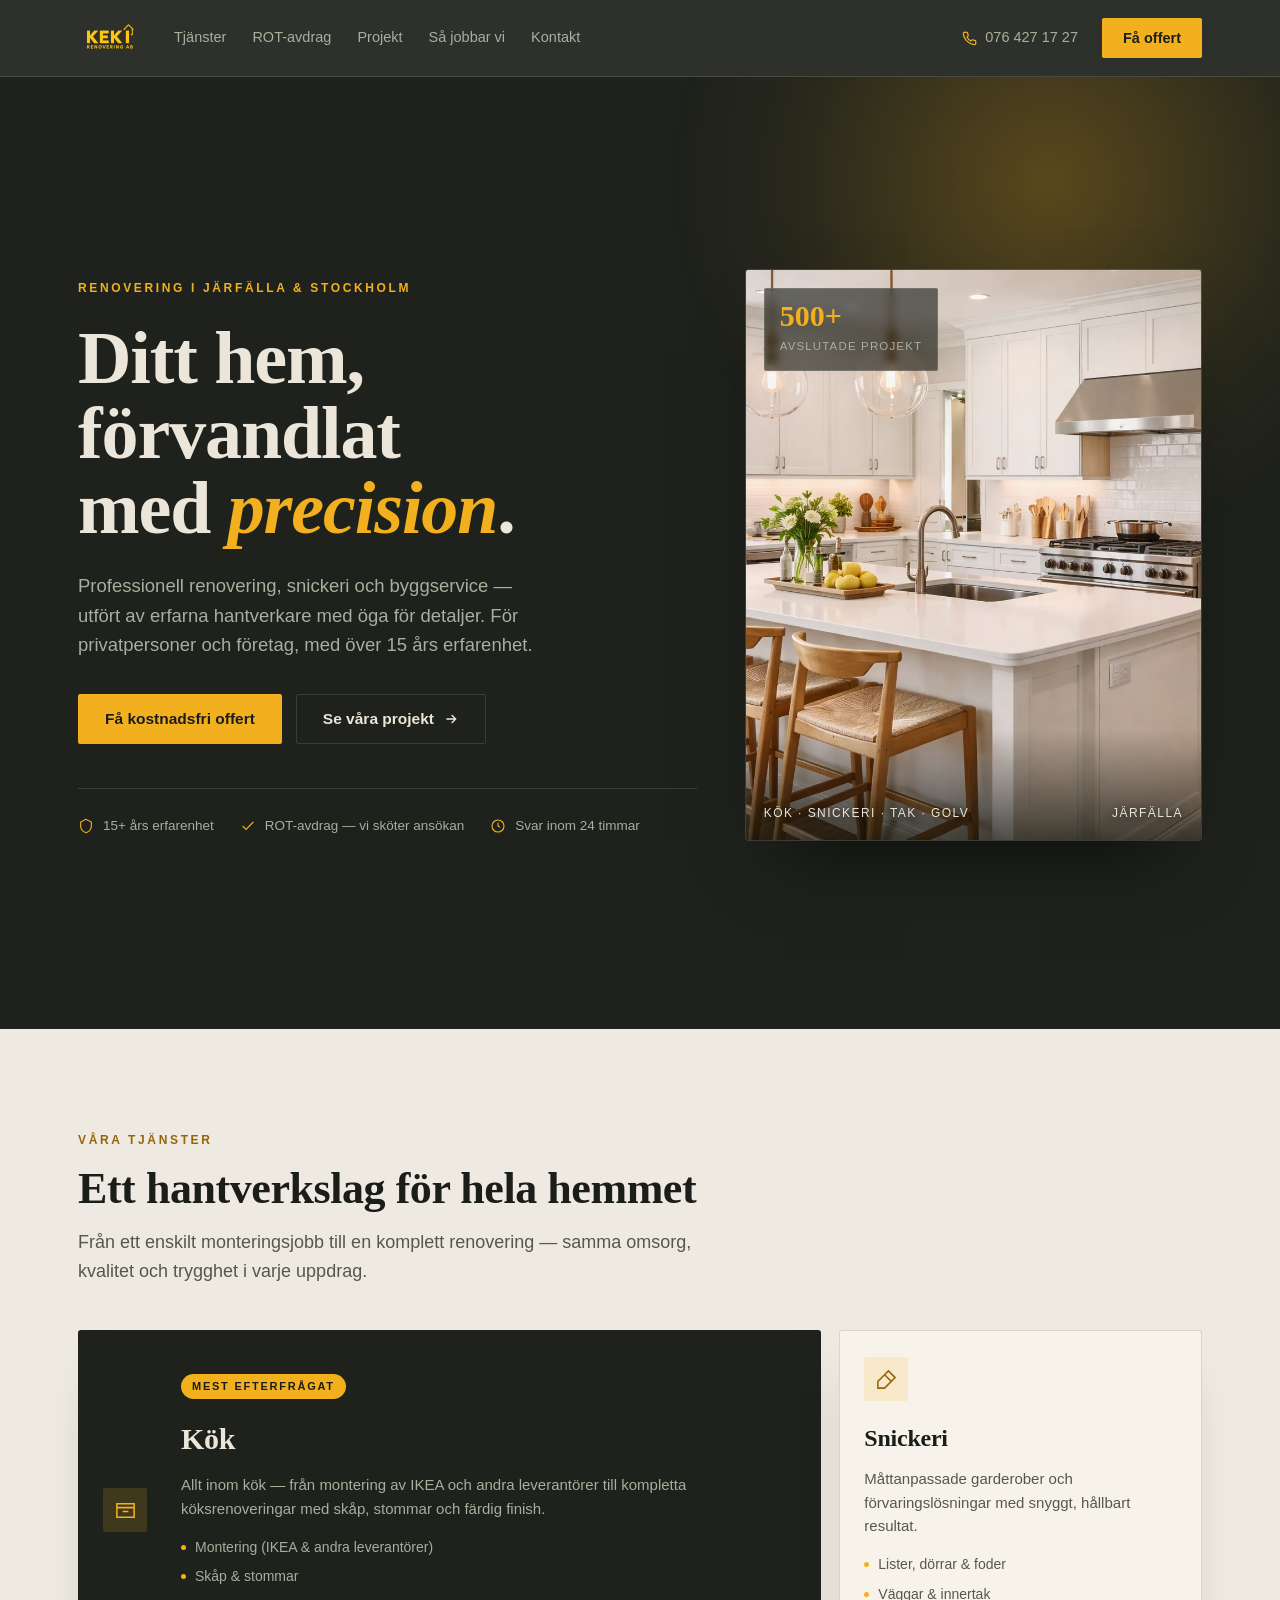
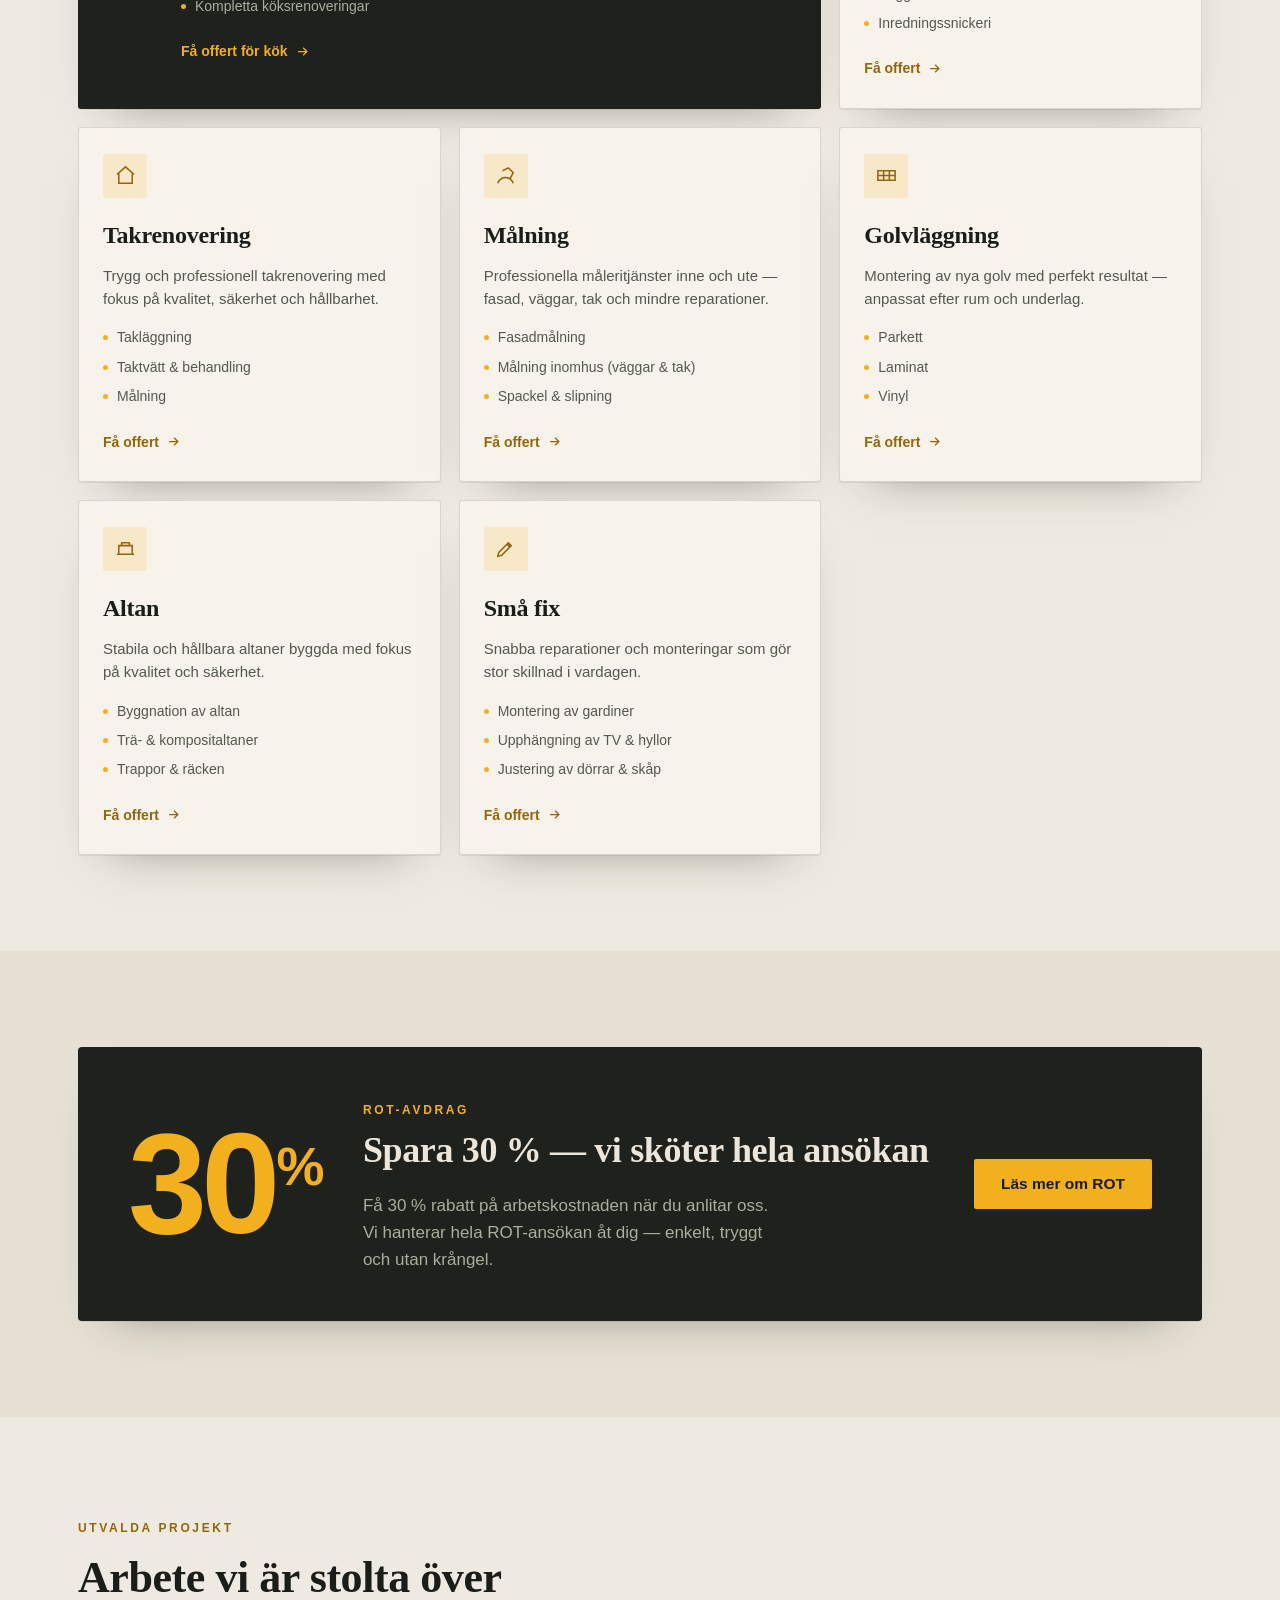
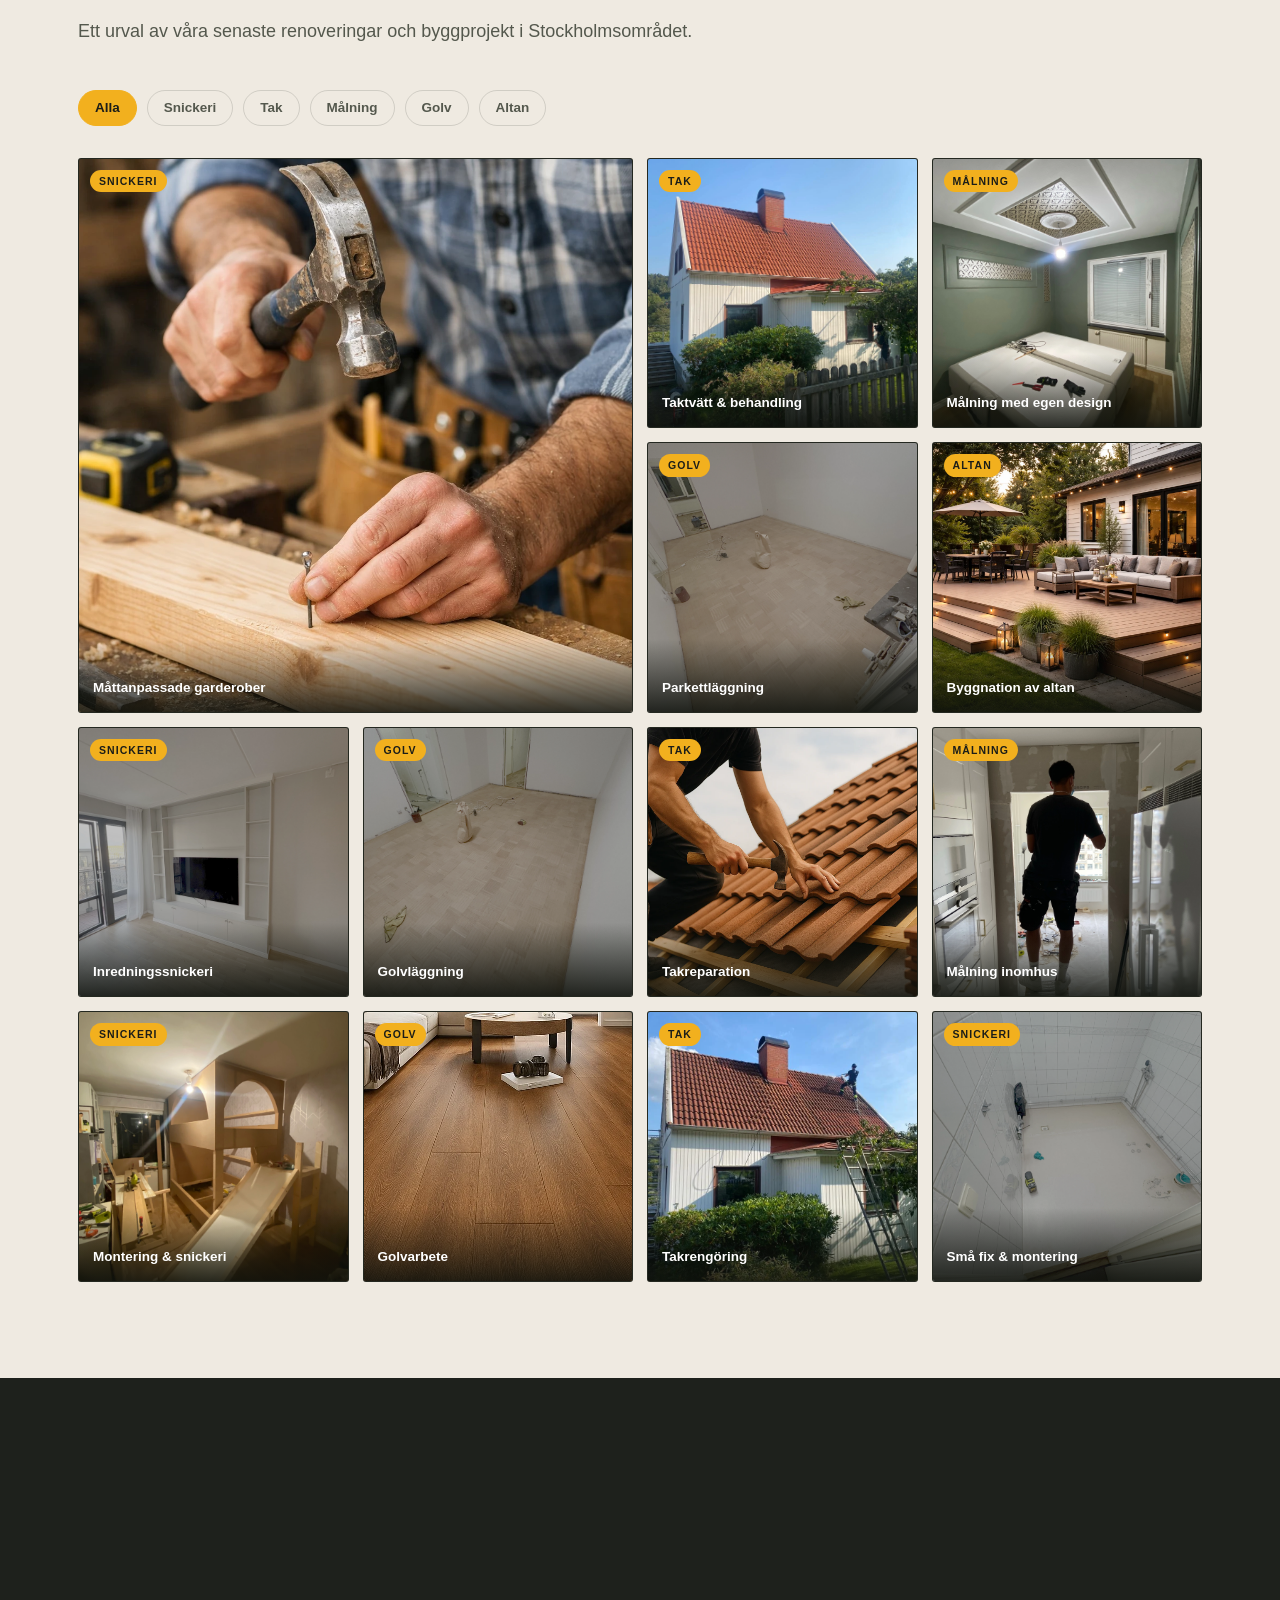
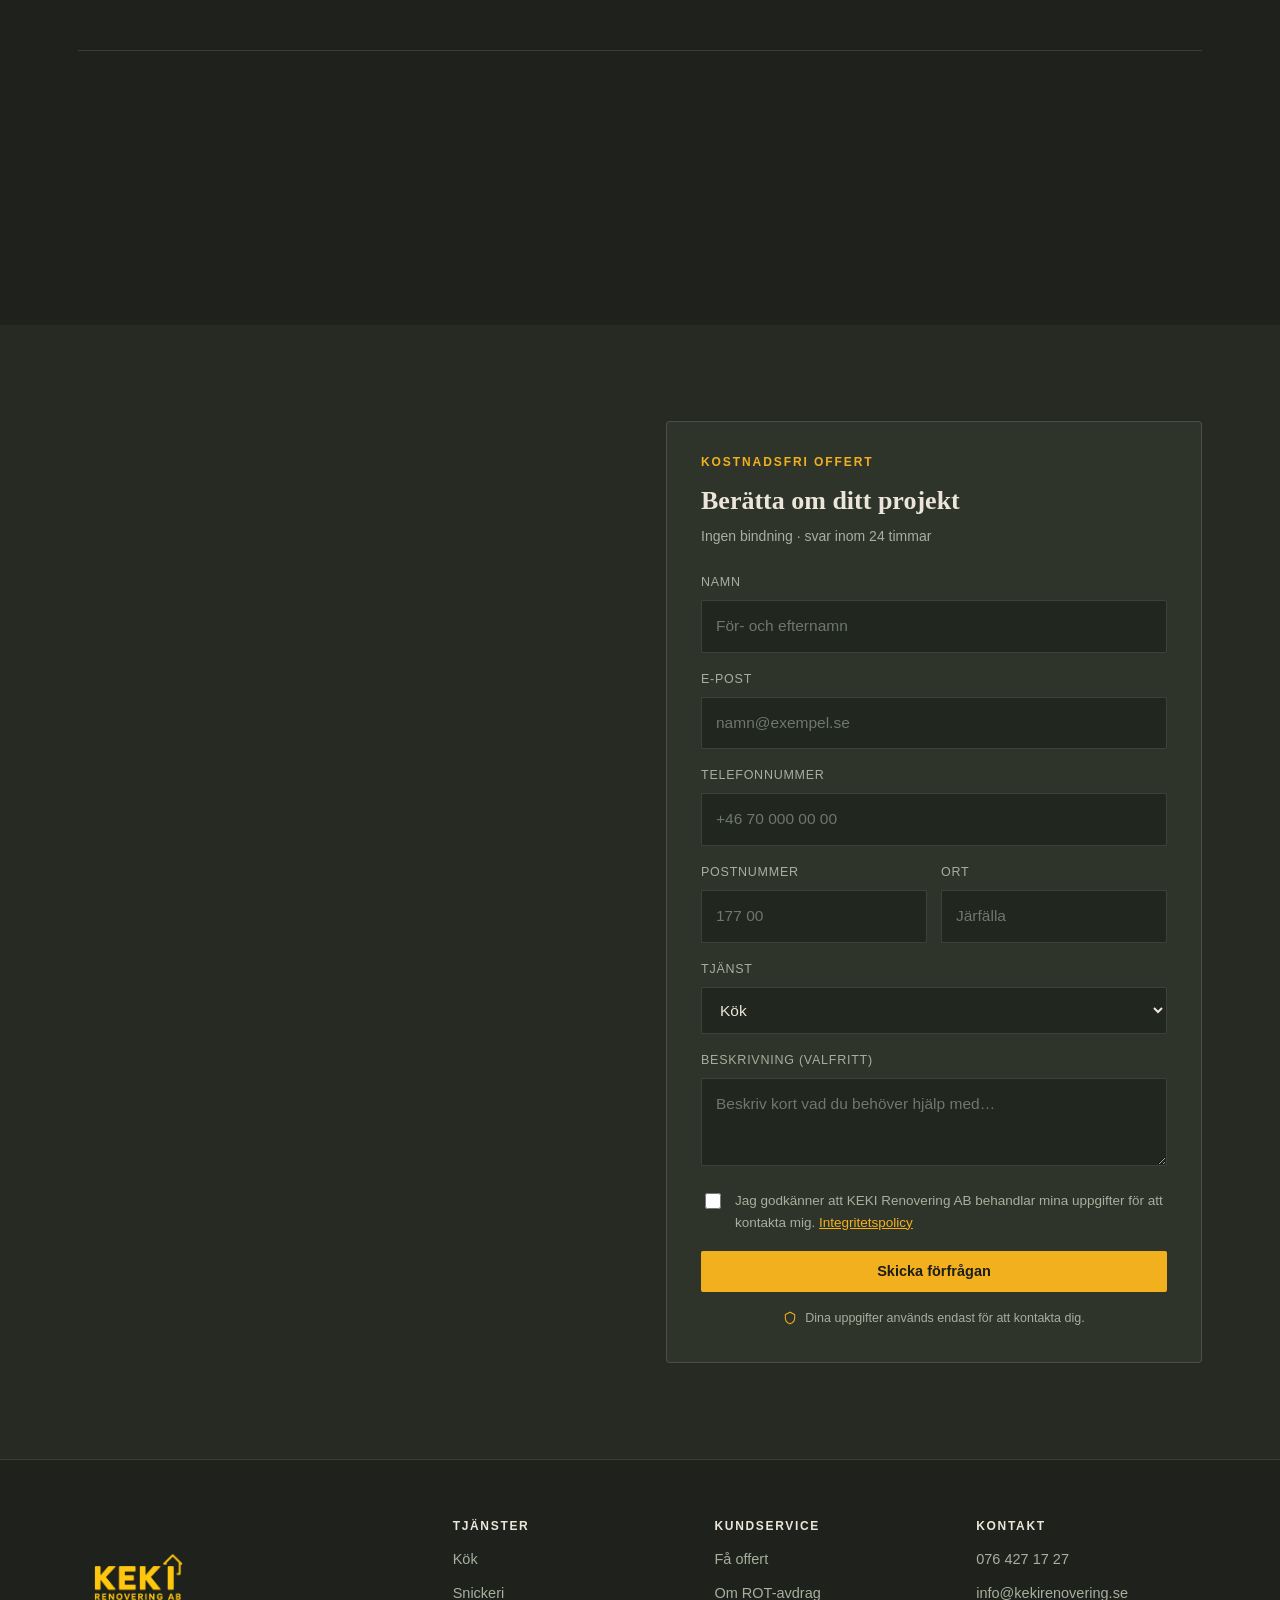
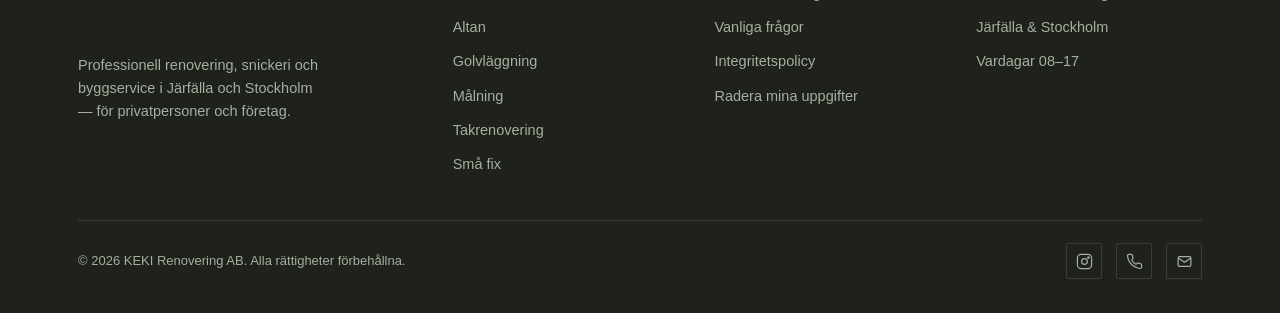
==== index.html @ 709096fb "KEKI Renovering AB website — redesigned static site for GitHub Pages Single-page Swedish landing: da" ====
<!DOCTYPE html>
<html lang="sv">
<head>
  <meta charset="utf-8">
  <meta name="viewport" content="width=device-width, initial-scale=1">
  <title>KEKI Renovering AB — Renovering i Järfälla &amp; Stockholm</title>
  <meta name="description" content="Professionell renovering, snickeri och byggservice i Järfälla och Stockholm. Kök, målning, tak, golv och altan — med ROT-avdrag. Kostnadsfri offert inom 24 timmar.">
  <link rel="canonical" href="https://www.kekirenovering.se/">
  <meta name="theme-color" content="#1E211C">

  <meta property="og:type" content="website">
  <meta property="og:title" content="KEKI Renovering AB — Renovering i Järfälla &amp; Stockholm">
  <meta property="og:description" content="Kök, snickeri, tak, golv, målning och altan. ROT-avdrag — vi sköter ansökan. Kostnadsfri offert inom 24 timmar.">
  <meta property="og:image" content="og-image.jpg">
  <meta property="og:locale" content="sv_SE">

  <link rel="icon" href="favicon.ico" sizes="any">
  <link rel="icon" type="image/png" sizes="32x32" href="favicon-32x32.png">
  <link rel="icon" type="image/png" sizes="16x16" href="favicon-16x16.png">
  <link rel="apple-touch-icon" href="apple-touch-icon.png">

  <link rel="preload" as="image" href="assets/images/keki-transparent.avif" type="image/avif">
  <link rel="stylesheet" href="css/main.css">

  <script type="application/ld+json">
  {
    "@context": "https://schema.org",
    "@type": "HomeAndConstructionBusiness",
    "name": "KEKI Renovering AB",
    "image": "https://www.kekirenovering.se/assets/images/logo3000.jpg",
    "url": "https://www.kekirenovering.se/",
    "telephone": "+46764271727",
    "email": "info@kekirenovering.se",
    "areaServed": ["Järfälla", "Stockholm"],
    "address": { "@type": "PostalAddress", "addressLocality": "Järfälla", "addressCountry": "SE" },
    "priceRange": "$$",
    "openingHours": "Mo-Fr 08:00-17:00"
  }
  </script>
</head>
<body>

<!-- ============ HEADER ============ -->
<header class="site" id="top">
  <div class="wrap nav">
    <a href="#top" class="brand" aria-label="KEKI Renovering AB — till startsidan">
      <picture>
        <source srcset="assets/images/keki-transparent.avif" type="image/avif">
        <img src="assets/images/keki-transparent.webp" srcset="assets/images/keki-transparent.webp 1x, assets/images/keki-transparent@2x.webp 2x" alt="KEKI Renovering AB" width="88" height="88">
      </picture>
    </a>
    <nav class="links" aria-label="Huvudmeny">
      <a href="#tjanster">Tjänster</a>
      <a href="#rot">ROT-avdrag</a>
      <a href="#projekt">Projekt</a>
      <a href="#process">Så jobbar vi</a>
      <a href="#kontakt">Kontakt</a>
    </nav>
    <div class="spacer"></div>
    <a class="tel" href="tel:+46764271727">
      <svg viewBox="0 0 24 24" aria-hidden="true"><path d="M22 16.9v3a2 2 0 0 1-2.2 2 19.8 19.8 0 0 1-8.6-3.1 19.5 19.5 0 0 1-6-6 19.8 19.8 0 0 1-3.1-8.7A2 2 0 0 1 4.1 2h3a2 2 0 0 1 2 1.7c.1 1 .4 1.9.7 2.8a2 2 0 0 1-.5 2.1L8.1 9.9a16 16 0 0 0 6 6l1.3-1.3a2 2 0 0 1 2.1-.4c.9.3 1.8.6 2.8.7a2 2 0 0 1 1.7 2Z"/></svg>
      076 427 17 27
    </a>
    <a class="btn btn-primary" href="#kontakt">Få offert</a>
    <button class="menu-btn" aria-label="Öppna meny" id="openMenu"><svg viewBox="0 0 24 24" aria-hidden="true"><path d="M3 6h18M3 12h18M3 18h18"/></svg></button>
  </div>
</header>

<div class="drawer" id="drawer" aria-hidden="true">
  <div class="dtop">
    <picture>
      <source srcset="assets/images/keki-transparent.avif" type="image/avif">
      <img src="assets/images/keki-transparent.webp" alt="KEKI Renovering AB" width="76" height="76">
    </picture>
    <button class="dclose" aria-label="Stäng meny" id="closeMenu"><svg viewBox="0 0 24 24" aria-hidden="true"><path d="M18 6 6 18M6 6l12 12"/></svg></button>
  </div>
  <nav aria-label="Mobilmeny">
    <a href="#tjanster" data-close>Tjänster</a>
    <a href="#rot" data-close>ROT-avdrag</a>
    <a href="#projekt" data-close>Projekt</a>
    <a href="#process" data-close>Så jobbar vi</a>
    <a href="#kontakt" data-close>Kontakt</a>
  </nav>
  <a class="btn btn-primary btn-lg" href="#kontakt" data-close>Få kostnadsfri offert</a>
</div>

<!-- ============ HERO ============ -->
<section class="hero">
  <div class="glow" aria-hidden="true"></div>
  <div class="wrap">
    <div>
      <span class="eyebrow">Renovering i Järfälla &amp; Stockholm</span>
      <h1>Ditt hem, förvandlat med <em>precision</em>.</h1>
      <p class="lead">Professionell renovering, snickeri och byggservice — utfört av erfarna hantverkare med öga för detaljer. För privatpersoner och företag, med över 15 års erfarenhet.</p>
      <div class="cta">
        <a class="btn btn-primary btn-lg" href="#kontakt">Få kostnadsfri offert</a>
        <a class="btn btn-ghost btn-lg" href="#projekt">Se våra projekt <svg viewBox="0 0 24 24" aria-hidden="true"><path d="M5 12h14M13 6l6 6-6 6"/></svg></a>
      </div>
      <div class="trust">
        <div><svg viewBox="0 0 24 24" aria-hidden="true"><path d="M12 2 4 6v6c0 5 3.4 8.5 8 10 4.6-1.5 8-5 8-10V6l-8-4Z"/></svg>15+ års erfarenhet</div>
        <div><svg viewBox="0 0 24 24" aria-hidden="true"><path d="M20 6 9 17l-5-5"/></svg>ROT-avdrag — vi sköter ansökan</div>
        <div><svg viewBox="0 0 24 24" aria-hidden="true"><circle cx="12" cy="12" r="9"/><path d="M12 7v5l3 2"/></svg>Svar inom 24 timmar</div>
      </div>
    </div>
    <div class="hero-visual">
      <img src="assets/images/kok.webp" alt="Nyrenoverat kök av KEKI Renovering" width="800" height="1000" fetchpriority="high">
      <div class="stat"><b>500+</b><span>avslutade projekt</span></div>
      <div class="label"><span>Kök · Snickeri · Tak · Golv</span><span>Järfälla</span></div>
    </div>
  </div>
</section>

<!-- ============ SERVICES ============ -->
<section id="tjanster">
  <div class="wrap">
    <div class="sec-head reveal">
      <span class="eyebrow">Våra tjänster</span>
      <h2>Ett hantverkslag för hela hemmet</h2>
      <p>Från ett enskilt monteringsjobb till en komplett renovering — samma omsorg, kvalitet och trygghet i varje uppdrag.</p>
    </div>
    <div class="svc-grid">
      <article class="card feature reveal">
        <div class="ic"><svg viewBox="0 0 24 24" aria-hidden="true"><path d="M3 9h18M3 9V5h18v4M3 9v10h18V9M9 13h6"/></svg></div>
        <div class="fcol">
          <span class="fbadge">Mest efterfrågat</span>
          <h3>Kök</h3>
          <p>Allt inom kök — från montering av IKEA och andra leverantörer till kompletta köksrenoveringar med skåp, stommar och färdig finish.</p>
          <ul><li>Montering (IKEA &amp; andra leverantörer)</li><li>Skåp &amp; stommar</li><li>Kompletta köksrenoveringar</li></ul>
          <div class="more"><a class="quote-link" href="#kontakt">Få offert för kök <svg viewBox="0 0 24 24" aria-hidden="true"><path d="M5 12h14M13 6l6 6-6 6"/></svg></a></div>
        </div>
      </article>
      <article class="card reveal">
        <div class="ic"><svg viewBox="0 0 24 24" aria-hidden="true"><path d="M14 3l7 7-4 4-7-7 4-4ZM10 7 3 14v7h7l7-7"/></svg></div>
        <h3>Snickeri</h3>
        <p>Måttanpassade garderober och förvaringslösningar med snyggt, hållbart resultat.</p>
        <ul><li>Lister, dörrar &amp; foder</li><li>Väggar &amp; innertak</li><li>Inredningssnickeri</li></ul>
        <div class="more"><a class="quote-link" href="#kontakt">Få offert <svg viewBox="0 0 24 24" aria-hidden="true"><path d="M5 12h14M13 6l6 6-6 6"/></svg></a></div>
      </article>
      <article class="card reveal">
        <div class="ic"><svg viewBox="0 0 24 24" aria-hidden="true"><path d="M3 11 12 3l9 8M5 10v10h14V10"/></svg></div>
        <h3>Takrenovering</h3>
        <p>Trygg och professionell takrenovering med fokus på kvalitet, säkerhet och hållbarhet.</p>
        <ul><li>Takläggning</li><li>Taktvätt &amp; behandling</li><li>Målning</li></ul>
        <div class="more"><a class="quote-link" href="#kontakt">Få offert <svg viewBox="0 0 24 24" aria-hidden="true"><path d="M5 12h14M13 6l6 6-6 6"/></svg></a></div>
      </article>
      <article class="card reveal">
        <div class="ic"><svg viewBox="0 0 24 24" aria-hidden="true"><path d="M4 20s2-6 8-6 8 6 8 6M9 7l6-3 5 5-3 6M15 4 9 7"/></svg></div>
        <h3>Målning</h3>
        <p>Professionella måleritjänster inne och ute — fasad, väggar, tak och mindre reparationer.</p>
        <ul><li>Fasadmålning</li><li>Målning inomhus (väggar &amp; tak)</li><li>Spackel &amp; slipning</li></ul>
        <div class="more"><a class="quote-link" href="#kontakt">Få offert <svg viewBox="0 0 24 24" aria-hidden="true"><path d="M5 12h14M13 6l6 6-6 6"/></svg></a></div>
      </article>
      <article class="card reveal">
        <div class="ic"><svg viewBox="0 0 24 24" aria-hidden="true"><path d="M3 7h18v10H3zM3 12h18M9 7v10M15 7v10"/></svg></div>
        <h3>Golvläggning</h3>
        <p>Montering av nya golv med perfekt resultat — anpassat efter rum och underlag.</p>
        <ul><li>Parkett</li><li>Laminat</li><li>Vinyl</li></ul>
        <div class="more"><a class="quote-link" href="#kontakt">Få offert <svg viewBox="0 0 24 24" aria-hidden="true"><path d="M5 12h14M13 6l6 6-6 6"/></svg></a></div>
      </article>
      <article class="card reveal">
        <div class="ic"><svg viewBox="0 0 24 24" aria-hidden="true"><path d="M3 18h18M5 18V9h14v9M8 9V6h8v3"/></svg></div>
        <h3>Altan</h3>
        <p>Stabila och hållbara altaner byggda med fokus på kvalitet och säkerhet.</p>
        <ul><li>Byggnation av altan</li><li>Trä- &amp; kompositaltaner</li><li>Trappor &amp; räcken</li></ul>
        <div class="more"><a class="quote-link" href="#kontakt">Få offert <svg viewBox="0 0 24 24" aria-hidden="true"><path d="M5 12h14M13 6l6 6-6 6"/></svg></a></div>
      </article>
      <article class="card reveal">
        <div class="ic"><svg viewBox="0 0 24 24" aria-hidden="true"><path d="M14 6l4 4M4 20l4-1 10-10-3-3L5 16l-1 4ZM13 7l4 4"/></svg></div>
        <h3>Små fix</h3>
        <p>Snabba reparationer och monteringar som gör stor skillnad i vardagen.</p>
        <ul><li>Montering av gardiner</li><li>Upphängning av TV &amp; hyllor</li><li>Justering av dörrar &amp; skåp</li></ul>
        <div class="more"><a class="quote-link" href="#kontakt">Få offert <svg viewBox="0 0 24 24" aria-hidden="true"><path d="M5 12h14M13 6l6 6-6 6"/></svg></a></div>
      </article>
    </div>
  </div>
</section>

<!-- ============ ROT ============ -->
<section class="rot" id="rot">
  <div class="wrap">
    <div class="inner reveal">
      <div class="big">30<sup>%</sup></div>
      <div>
        <span class="eyebrow">ROT-avdrag</span>
        <h2>Spara 30 % — vi sköter hela ansökan</h2>
        <p>Få 30 % rabatt på arbetskostnaden när du anlitar oss. Vi hanterar hela ROT-ansökan åt dig — enkelt, tryggt och utan krångel.</p>
      </div>
      <a class="btn btn-primary btn-lg" href="https://www.kekirenovering.se/rot-avdrag">Läs mer om ROT</a>
    </div>
  </div>
</section>

<!-- ============ PROJECTS ============ -->
<section id="projekt">
  <div class="wrap">
    <div class="sec-head reveal">
      <span class="eyebrow">Utvalda projekt</span>
      <h2>Arbete vi är stolta över</h2>
      <p>Ett urval av våra senaste renoveringar och byggprojekt i Stockholmsområdet.</p>
    </div>
    <div class="filters reveal" id="filters" role="group" aria-label="Filtrera projekt">
      <button class="chip active" data-f="alla">Alla</button>
      <button class="chip" data-f="snickeri">Snickeri</button>
      <button class="chip" data-f="tak">Tak</button>
      <button class="chip" data-f="malning">Målning</button>
      <button class="chip" data-f="golv">Golv</button>
      <button class="chip" data-f="altan">Altan</button>
    </div>
    <div class="gal reveal" id="gallery"></div>
  </div>
</section>

<!-- ============ REVIEWS (fylls i av js om API:t svarar) ============ -->
<section class="reviews" id="omdomen" hidden>
  <div class="wrap">
    <div class="sec-head">
      <span class="eyebrow">Omdömen</span>
      <h2>Vad våra kunder säger</h2>
    </div>
    <div class="rev-grid" id="reviewGrid"></div>
  </div>
</section>

<!-- ============ PROCESS ============ -->
<section class="process" id="process">
  <div class="wrap">
    <div class="sec-head reveal">
      <span class="eyebrow">Så jobbar vi</span>
      <h2>Från första samtal till färdigt hem</h2>
      <p>En rak och trygg process — du vet alltid vad som händer härnäst.</p>
    </div>
    <div class="steps">
      <div class="step reveal"><div class="n">Steg 01</div><h3>Kontakt</h3><p>Hör av dig med ditt projekt via telefon eller formulär.</p></div>
      <div class="step reveal"><div class="n">Steg 02</div><h3>Kostnadsfri offert</h3><p>Vi återkommer inom 24 timmar med ett tydligt förslag — ingen bindning.</p></div>
      <div class="step reveal"><div class="n">Steg 03</div><h3>Utförande</h3><p>Skickligt hantverk, i tid och med rent efter oss.</p></div>
      <div class="step reveal"><div class="n">Steg 04</div><h3>Klart &amp; ROT</h3><p>Du besiktigar resultatet — vi sköter ROT-avdraget åt dig.</p></div>
    </div>
  </div>
</section>

<!-- ============ CONTACT ============ -->
<section class="contact" id="kontakt">
  <div class="wrap">
    <div class="grid">
      <div class="reveal">
        <span class="eyebrow">Kontakt</span>
        <h2>Få en kostnadsfri offert</h2>
        <p class="sub">Hör av dig för en kostnadsfri konsultation — vi återkommer alltid inom ett arbetsdygn.</p>
        <div class="details">
          <div class="detail">
            <div class="di"><svg viewBox="0 0 24 24" aria-hidden="true"><path d="M22 16.9v3a2 2 0 0 1-2.2 2 19.8 19.8 0 0 1-8.6-3.1 19.5 19.5 0 0 1-6-6 19.8 19.8 0 0 1-3.1-8.7A2 2 0 0 1 4.1 2h3a2 2 0 0 1 2 1.7c.1 1 .4 1.9.7 2.8a2 2 0 0 1-.5 2.1L8.1 9.9a16 16 0 0 0 6 6l1.3-1.3a2 2 0 0 1 2.1-.4c.9.3 1.8.6 2.8.7a2 2 0 0 1 1.7 2Z"/></svg></div>
            <div><div class="dl">Telefon</div><div class="dv"><a href="tel:+46764271727">+46 76 427 17 27</a></div><div class="dn">Vardagar 08:00–17:00 · vid missat samtal ringer vi upp</div></div>
          </div>
          <div class="detail">
            <div class="di"><svg viewBox="0 0 24 24" aria-hidden="true"><rect x="3" y="5" width="18" height="14" rx="2"/><path d="m3 7 9 6 9-6"/></svg></div>
            <div><div class="dl">E-post</div><div class="dv"><a href="mailto:info@kekirenovering.se">info@kekirenovering.se</a></div><div class="dn">Vi svarar inom 24 timmar</div></div>
          </div>
          <div class="detail">
            <div class="di"><svg viewBox="0 0 24 24" aria-hidden="true"><path d="M12 21s-7-6.5-7-11a7 7 0 0 1 14 0c0 4.5-7 11-7 11Z"/><circle cx="12" cy="10" r="2.5"/></svg></div>
            <div><div class="dl">Område</div><div class="dv">Järfälla &amp; Stockholm</div><div class="dn">Privatpersoner &amp; företag</div></div>
          </div>
        </div>
      </div>
      <form class="qform reveal" id="quoteForm" novalidate>
        <div class="qh">Kostnadsfri offert</div>
        <h3>Berätta om ditt projekt</h3>
        <div class="qn">Ingen bindning · svar inom 24 timmar</div>
        <div class="field"><label for="f-name">Namn</label><input id="f-name" name="name" type="text" autocomplete="name" placeholder="För- och efternamn" required></div>
        <div class="field"><label for="f-email">E-post</label><input id="f-email" name="email" type="email" autocomplete="email" placeholder="namn@exempel.se" required></div>
        <div class="field"><label for="f-phone">Telefonnummer</label><input id="f-phone" name="phone" type="tel" autocomplete="tel" placeholder="+46 70 000 00 00" required></div>
        <div class="frow">
          <div class="field"><label for="f-zip">Postnummer</label><input id="f-zip" name="postalCode" type="text" inputmode="numeric" autocomplete="postal-code" placeholder="177 00" required></div>
          <div class="field"><label for="f-city">Ort</label><input id="f-city" name="city" type="text" autocomplete="address-level2" placeholder="Järfälla" required></div>
        </div>
        <div class="field"><label for="f-service">Tjänst</label>
          <select id="f-service" name="service">
            <option value="Byggprojekt">Kök</option>
            <option value="Byggprojekt">Snickeri</option>
            <option value="Takbyte">Takrenovering</option>
            <option value="Inomhusmålning">Målning</option>
            <option value="Golvläggning">Golvläggning</option>
            <option value="Byggprojekt">Altan</option>
            <option value="Reparationer">Små fix</option>
            <option value="Annat">Annat</option>
          </select></div>
        <div class="field"><label for="f-msg">Beskrivning (valfritt)</label><textarea id="f-msg" name="message" placeholder="Beskriv kort vad du behöver hjälp med…"></textarea></div>
        <!-- Honeypot — lämnas tomt av människor -->
        <div class="hp" aria-hidden="true"><label for="f-web">Webbplats</label><input id="f-web" name="website" type="text" tabindex="-1" autocomplete="off"></div>
        <label class="consent"><input type="checkbox" id="f-consent" required>
          <span>Jag godkänner att KEKI Renovering AB behandlar mina uppgifter för att kontakta mig. <a href="https://www.kekirenovering.se/privacy-policy" target="_blank" rel="noopener">Integritetspolicy</a></span></label>
        <button class="btn btn-primary" type="submit" id="submitBtn">Skicka förfrågan</button>
        <div class="form-error" id="formError" hidden></div>
        <div class="fineprint"><svg viewBox="0 0 24 24" aria-hidden="true"><path d="M12 2 4 6v6c0 5 3.4 8.5 8 10 4.6-1.5 8-5 8-10V6l-8-4Z"/></svg>Dina uppgifter används endast för att kontakta dig.</div>
      </form>
    </div>
  </div>
</section>

<!-- ============ FOOTER ============ -->
<footer class="site">
  <div class="wrap">
    <div class="fgrid">
      <div>
        <picture>
          <source srcset="assets/images/keki-transparent.avif" type="image/avif">
          <img src="assets/images/keki-transparent.webp" alt="KEKI Renovering AB" width="120" height="120" loading="lazy">
        </picture>
        <p class="about">Professionell renovering, snickeri och byggservice i Järfälla och Stockholm — för privatpersoner och företag.</p>
      </div>
      <div>
        <h4>Tjänster</h4>
        <ul><li><a href="#tjanster">Kök</a></li><li><a href="#tjanster">Snickeri</a></li><li><a href="#tjanster">Altan</a></li><li><a href="#tjanster">Golvläggning</a></li><li><a href="#tjanster">Målning</a></li><li><a href="#tjanster">Takrenovering</a></li><li><a href="#tjanster">Små fix</a></li></ul>
      </div>
      <div>
        <h4>Kundservice</h4>
        <ul><li><a href="#kontakt">Få offert</a></li><li><a href="https://www.kekirenovering.se/rot-avdrag">Om ROT-avdrag</a></li><li><a href="https://www.kekirenovering.se/faq">Vanliga frågor</a></li><li><a href="https://www.kekirenovering.se/privacy-policy">Integritetspolicy</a></li><li><a href="https://www.kekirenovering.se/radera-mina-uppgifter">Radera mina uppgifter</a></li></ul>
      </div>
      <div>
        <h4>Kontakt</h4>
        <ul><li><a href="tel:+46764271727">076 427 17 27</a></li><li><a href="mailto:info@kekirenovering.se">info@kekirenovering.se</a></li><li>Järfälla &amp; Stockholm</li><li>Vardagar 08–17</li></ul>
      </div>
    </div>
    <div class="fbot">
      <span>© <span id="year">2026</span> KEKI Renovering AB. Alla rättigheter förbehållna.</span>
      <div class="soc">
        <a href="https://www.instagram.com/kekirenovering" target="_blank" rel="noopener" aria-label="Instagram"><svg viewBox="0 0 24 24" aria-hidden="true"><rect x="2" y="2" width="20" height="20" rx="5"/><circle cx="12" cy="12" r="4"/><circle cx="17.5" cy="6.5" r="1"/></svg></a>
        <a href="tel:+46764271727" aria-label="Ring oss"><svg viewBox="0 0 24 24" aria-hidden="true"><path d="M22 16.9v3a2 2 0 0 1-2.2 2 19.8 19.8 0 0 1-8.6-3.1 19.5 19.5 0 0 1-6-6 19.8 19.8 0 0 1-3.1-8.7A2 2 0 0 1 4.1 2h3a2 2 0 0 1 2 1.7c.1 1 .4 1.9.7 2.8a2 2 0 0 1-.5 2.1L8.1 9.9a16 16 0 0 0 6 6l1.3-1.3a2 2 0 0 1 2.1-.4c.9.3 1.8.6 2.8.7a2 2 0 0 1 1.7 2Z"/></svg></a>
        <a href="mailto:info@kekirenovering.se" aria-label="Maila oss"><svg viewBox="0 0 24 24" aria-hidden="true"><rect x="3" y="5" width="18" height="14" rx="2"/><path d="m3 7 9 6 9-6"/></svg></a>
      </div>
    </div>
  </div>
</footer>

<script src="js/main.js" defer></script>
</body>
</html>
---- css/main.css ----
/* ============================================================
   KEKI Renovering AB — main stylesheet
   Palette: brand gold #F2B01E on charcoal #1E211C, limewash body
   ============================================================ */

:root{
  --bg:#EFEAE1; --bg-alt:#E7E1D5; --surface:#F7F3EB;
  --text:#1B1D19; --text-soft:#54584D; --stone:#8A9384;
  --border:rgba(27,29,25,.14); --border-soft:rgba(27,29,25,.08);
  --accent:#96650A; --accent-hover:#7C5300; --accent-tint:rgba(242,176,30,.16);
  /* brand gold — constant across themes; fills + on-dark text */
  --brand:#F2B01E; --brand-hover:#FFC233; --on-brand:#1B1D19;
  /* constant dark surfaces (header, hero, process, contact, footer) */
  --pine:#1E211C; --pine-2:#262A22; --pine-3:#2F342A;
  --on-pine:#ECE6DA; --on-pine-soft:#A7AF9D; --pine-line:rgba(236,230,218,.14);
  --shadow:0 1px 0 var(--border-soft), 0 24px 48px -34px rgba(27,29,25,.5);
  --maxw:1180px;
  --serif:"Iowan Old Style","Palatino Linotype",Palatino,Georgia,"Times New Roman",serif;
  --sans:-apple-system,BlinkMacSystemFont,"Segoe UI",Roboto,Helvetica,Arial,sans-serif;
}
@media (prefers-color-scheme:dark){
  :root{
    --bg:#181B17; --bg-alt:#1F231D; --surface:#22271F;
    --text:#ECE6DA; --text-soft:#AAB1A1; --stone:#7E877A;
    --border:rgba(236,230,218,.14); --border-soft:rgba(236,230,218,.07);
    --accent:#F2B01E; --accent-hover:#FFC233;
    --shadow:0 1px 0 rgba(0,0,0,.4), 0 26px 52px -34px rgba(0,0,0,.7);
  }
}

*{box-sizing:border-box}
html{scroll-behavior:smooth}
body{margin:0;background:var(--bg);color:var(--text);font-family:var(--sans);font-size:17px;line-height:1.6;
  -webkit-font-smoothing:antialiased;text-rendering:optimizeLegibility;overflow-x:hidden}
@media (prefers-reduced-motion:reduce){html{scroll-behavior:auto}*{animation:none!important;transition:none!important}}
img{max-width:100%;display:block}
a{color:inherit;text-decoration:none}
::selection{background:var(--brand);color:var(--on-brand)}
:focus-visible{outline:2px solid var(--brand);outline-offset:3px;border-radius:3px}

.wrap{max-width:var(--maxw);margin:0 auto;padding:0 28px}
.eyebrow{font:600 12px/1 var(--sans);letter-spacing:.22em;text-transform:uppercase;color:var(--accent)}
h1,h2,h3{text-wrap:balance;margin:0}

/* ---------- buttons ---------- */
.btn{display:inline-flex;align-items:center;gap:9px;font:700 14.5px/1 var(--sans);
  padding:12px 20px;border-radius:2px;border:1px solid transparent;cursor:pointer;transition:.2s}
.btn-primary{background:var(--brand);color:var(--on-brand)}
.btn-primary:hover{background:var(--brand-hover);transform:translateY(-1px)}
.btn-primary:disabled{opacity:.6;cursor:default;transform:none}
.btn-ghost{background:transparent;border-color:var(--pine-line);color:var(--on-pine);font-weight:600}
.btn-ghost:hover{border-color:var(--on-pine);background:rgba(236,230,218,.05)}
.btn-lg{padding:16px 26px;font-size:15.5px}
.btn svg{width:16px;height:16px;stroke:currentColor;fill:none;stroke-width:2}

/* ---------- header (constant dark — the logo's native ground) ---------- */
header.site{position:sticky;top:0;z-index:50;background:rgba(30,33,28,.92);
  backdrop-filter:saturate(1.1) blur(10px);-webkit-backdrop-filter:saturate(1.1) blur(10px);
  border-bottom:1px solid var(--pine-line);color:var(--on-pine)}
.nav{display:flex;align-items:center;gap:24px;min-height:76px}
.brand img{width:64px;height:64px;object-fit:contain}
.nav .links{display:flex;gap:26px;margin-left:8px}
.nav .links a{font-size:14.5px;color:var(--on-pine-soft);transition:color .2s}
.nav .links a:hover{color:var(--brand)}
.nav .spacer{margin-left:auto}
.nav .tel{display:flex;align-items:center;gap:8px;font-size:14.5px;color:var(--on-pine-soft);transition:color .2s}
.nav .tel:hover{color:var(--brand)}
.nav .tel svg{width:15px;height:15px;stroke:var(--brand);fill:none;stroke-width:2}
.menu-btn{display:none;background:none;border:1px solid var(--pine-line);border-radius:2px;padding:9px;cursor:pointer}
.menu-btn svg{width:20px;height:20px;stroke:var(--on-pine);fill:none;stroke-width:2}

/* ---------- hero ---------- */
.hero{position:relative;background:var(--pine);color:var(--on-pine);overflow:hidden;isolation:isolate}
.hero .glow{position:absolute;z-index:-1;width:70vw;height:70vw;max-width:820px;max-height:820px;
  right:-14vw;top:-24vw;background:radial-gradient(circle at 50% 50%,rgba(242,176,30,.28),rgba(242,176,30,.05) 44%,transparent 66%);filter:blur(6px)}
.hero .wrap{position:relative;padding:96px 28px 92px;display:grid;grid-template-columns:1.15fr .85fr;gap:48px;align-items:center}
.hero .eyebrow{color:var(--brand)}
.hero h1{font-family:var(--serif);font-weight:600;font-size:clamp(40px,6.4vw,74px);line-height:1.02;letter-spacing:-.015em;margin:20px 0 0}
.hero h1 em{font-style:italic;color:var(--brand)}
.hero p.lead{margin:24px 0 0;max-width:46ch;font-size:18.5px;line-height:1.6;color:var(--on-pine-soft)}
.hero .cta{display:flex;gap:14px;flex-wrap:wrap;margin-top:34px}
.hero .trust{display:flex;flex-wrap:wrap;gap:10px 26px;margin-top:44px;padding-top:26px;border-top:1px solid var(--pine-line)}
.hero .trust div{display:flex;align-items:center;gap:9px;font-size:13.5px;color:var(--on-pine-soft)}
.hero .trust svg{width:16px;height:16px;stroke:var(--brand);fill:none;stroke-width:1.7;flex:none}
.hero-visual{position:relative;aspect-ratio:4/5;border-radius:3px;overflow:hidden;border:1px solid var(--pine-line);box-shadow:0 40px 80px -40px rgba(0,0,0,.7)}
.hero-visual>img{position:absolute;inset:0;width:100%;height:100%;object-fit:cover}
.hero-visual .label{position:absolute;left:18px;bottom:16px;right:18px;display:flex;justify-content:space-between;align-items:flex-end;
  font-size:12px;letter-spacing:.12em;text-transform:uppercase;color:#E9E4D8;text-shadow:0 1px 8px rgba(15,18,13,.8)}
.hero-visual::after{content:"";position:absolute;left:0;right:0;bottom:0;height:110px;background:linear-gradient(transparent,rgba(15,18,13,.65))}
.hero-visual .label{z-index:1}
.hero-visual .stat{position:absolute;left:18px;top:18px;background:rgba(20,24,19,.6);border:1px solid var(--pine-line);
  backdrop-filter:blur(4px);-webkit-backdrop-filter:blur(4px);padding:12px 15px;border-radius:2px;z-index:1}
.hero-visual .stat b{display:block;font:700 30px/1 var(--serif);color:var(--brand)}
.hero-visual .stat span{font-size:11.5px;letter-spacing:.1em;text-transform:uppercase;color:var(--on-pine-soft)}

/* ---------- sections ---------- */
section{padding:96px 0}
.sec-head{max-width:640px;margin-bottom:44px}
.sec-head h2{font-family:var(--serif);font-weight:600;font-size:clamp(30px,4vw,44px);line-height:1.06;letter-spacing:-.01em;margin:14px 0 0}
.sec-head p{margin:16px 0 0;color:var(--text-soft);font-size:18px}

/* ---------- services ---------- */
.svc-grid{display:grid;grid-template-columns:repeat(3,1fr);gap:18px}
.card{background:var(--surface);border:1px solid var(--border);border-radius:3px;padding:26px 24px;display:flex;flex-direction:column;
  box-shadow:var(--shadow);transition:transform .25s ease,border-color .25s}
.card:hover{transform:translateY(-4px);border-color:var(--brand)}
.card .ic{width:44px;height:44px;border-radius:2px;display:grid;place-items:center;background:var(--accent-tint);margin-bottom:18px;flex:none}
.card .ic svg{width:23px;height:23px;stroke:var(--accent);fill:none;stroke-width:1.6}
.card h3{font-family:var(--serif);font-weight:600;font-size:24px;letter-spacing:-.01em}
.card p{margin:10px 0 0;color:var(--text-soft);font-size:15px;line-height:1.55}
.card ul{list-style:none;margin:16px 0 0;padding:0;display:flex;flex-direction:column;gap:7px}
.card li{font-size:14px;color:var(--text-soft);display:flex;gap:9px;align-items:baseline}
.card li::before{content:"";width:5px;height:5px;border-radius:50%;background:var(--brand);flex:none;transform:translateY(-2px)}
.card .more{margin-top:auto;padding-top:20px}
.card .quote-link{display:inline-flex;align-items:center;gap:7px;font:700 14px/1 var(--sans);color:var(--accent)}
.card .quote-link svg{width:15px;height:15px;stroke:currentColor;fill:none;stroke-width:2;transition:transform .2s}
.card:hover .quote-link svg{transform:translateX(4px)}
.card.feature{grid-column:span 2;flex-direction:row;gap:34px;background:var(--pine);color:var(--on-pine);border-color:transparent;align-items:center}
.card.feature .ic{background:rgba(242,176,30,.16)}
.card.feature .ic svg{stroke:var(--brand)}
.card.feature h3{color:var(--on-pine);font-size:30px}
.card.feature p,.card.feature li{color:var(--on-pine-soft)}
.card.feature li::before{background:var(--brand)}
.card.feature .quote-link{color:var(--brand)}
.card.feature:hover{border-color:transparent;transform:translateY(-4px)}
.card.feature .fcol{display:flex;flex-direction:column}
.card.feature .fbadge{align-self:flex-start;font:700 11px/1 var(--sans);letter-spacing:.16em;text-transform:uppercase;color:var(--on-brand);
  background:var(--brand);padding:7px 11px;border-radius:20px;margin-bottom:16px}

/* ---------- ROT band ---------- */
.rot{background:var(--bg-alt)}
.rot .inner{display:grid;grid-template-columns:auto 1fr auto;gap:44px;align-items:center;background:var(--pine);color:var(--on-pine);
  border-radius:4px;padding:48px 50px;box-shadow:var(--shadow);overflow:hidden;position:relative}
.rot .big{font:800 clamp(76px,12vw,142px)/.82 var(--sans);color:var(--brand);letter-spacing:-.04em;font-variant-numeric:tabular-nums}
.rot .big sup{font-size:.38em;vertical-align:super;margin-left:2px;font-weight:800}
.rot .eyebrow{color:var(--brand)}
.rot h2{font-family:var(--serif);font-weight:600;font-size:clamp(26px,3.2vw,36px);letter-spacing:-.01em;color:var(--on-pine)}
.rot p{margin:12px 0 0;color:var(--on-pine-soft);max-width:44ch}
@media (max-width:900px){.rot .inner{grid-template-columns:1fr;text-align:center;gap:22px;padding:40px 28px}.rot .big{justify-self:center}}

/* ---------- projects ---------- */
.filters{display:flex;flex-wrap:wrap;gap:10px;margin-bottom:32px}
.chip{font:700 13.5px/1 var(--sans);padding:10px 16px;border-radius:20px;border:1px solid var(--border);background:transparent;color:var(--text-soft);cursor:pointer;transition:.2s}
.chip:hover{border-color:var(--text)}
.chip.active{background:var(--brand);border-color:var(--brand);color:var(--on-brand)}
.gal{display:grid;grid-template-columns:repeat(4,1fr);gap:14px}
.tile{position:relative;aspect-ratio:1;border-radius:3px;overflow:hidden;border:1px solid var(--border);background:var(--pine-2)}
.tile img{position:absolute;inset:0;width:100%;height:100%;object-fit:cover;transition:transform .5s ease}
.tile:hover img{transform:scale(1.06)}
.tile .cap{position:absolute;left:0;right:0;bottom:0;padding:38px 14px 13px;color:#fff;font-size:13.5px;font-weight:600;
  background:linear-gradient(transparent,rgba(15,18,13,.85));z-index:1}
.tile .tag{position:absolute;top:11px;left:11px;font:700 10.5px/1 var(--sans);letter-spacing:.1em;text-transform:uppercase;color:var(--on-brand);
  background:var(--brand);padding:6px 9px;border-radius:20px;z-index:1}
.tile.big{grid-column:span 2;grid-row:span 2}

/* ---------- reviews ---------- */
.reviews{background:var(--bg-alt)}
.rev-grid{display:grid;grid-template-columns:repeat(3,1fr);gap:18px}
.rev{background:var(--surface);border:1px solid var(--border);border-radius:3px;padding:26px 24px;box-shadow:var(--shadow)}
.rev .stars{color:var(--brand);letter-spacing:2px;font-size:15px}
.rev p{margin:14px 0 0;color:var(--text-soft);font-size:15px;line-height:1.6}
.rev .who{margin-top:16px;font:700 13.5px/1 var(--sans)}
.rev .where{margin-top:4px;font-size:12.5px;color:var(--stone)}
@media (max-width:900px){.rev-grid{grid-template-columns:1fr}}

/* ---------- process ---------- */
.process{background:var(--pine);color:var(--on-pine)}
.process .eyebrow{color:var(--brand)}
.process .sec-head h2{color:var(--on-pine)}
.process .sec-head p{color:var(--on-pine-soft)}
.steps{display:grid;grid-template-columns:repeat(4,1fr);border-top:1px solid var(--pine-line)}
.step{padding:30px 26px 30px 0;border-right:1px solid var(--pine-line)}
.step:last-child{border-right:none}
.step .n{font:700 13px/1 var(--sans);color:var(--brand);letter-spacing:.1em;font-variant-numeric:tabular-nums}
.step h3{font-family:var(--serif);font-weight:600;font-size:22px;margin:14px 0 0;color:var(--on-pine)}
.step p{margin:9px 0 0;color:var(--on-pine-soft);font-size:15px;line-height:1.55}
@media (max-width:820px){.steps{grid-template-columns:1fr 1fr}.step{border-right:none;border-bottom:1px solid var(--pine-line);padding-right:26px}}

/* ---------- contact ---------- */
.contact{background:var(--pine-2);color:var(--on-pine)}
.contact .grid{display:grid;grid-template-columns:1fr 1fr;gap:52px;align-items:start}
.contact .eyebrow{color:var(--brand)}
.contact h2{font-family:var(--serif);font-weight:600;font-size:clamp(30px,4vw,46px);line-height:1.05;letter-spacing:-.01em;margin:16px 0 0;color:var(--on-pine)}
.contact .sub{margin:18px 0 0;color:var(--on-pine-soft);max-width:42ch;font-size:18px}
.contact .details{margin-top:36px;display:flex;flex-direction:column;gap:22px}
.detail{display:flex;gap:16px;align-items:flex-start}
.detail .di{width:44px;height:44px;flex:none;border-radius:2px;display:grid;place-items:center;background:rgba(242,176,30,.14);border:1px solid var(--pine-line)}
.detail .di svg{width:20px;height:20px;stroke:var(--brand);fill:none;stroke-width:1.7}
.detail .dl{font:700 11.5px/1 var(--sans);letter-spacing:.14em;text-transform:uppercase;color:var(--on-pine-soft)}
.detail .dv{font-size:19px;margin-top:6px;color:var(--on-pine);font-weight:500}
.detail .dv a:hover{color:var(--brand)}
.detail .dn{font-size:13.5px;color:var(--on-pine-soft);margin-top:3px}

.qform{background:var(--pine-3);border:1px solid var(--pine-line);border-radius:4px;padding:34px}
.qform .qh{font:700 12px/1 var(--sans);letter-spacing:.16em;text-transform:uppercase;color:var(--brand)}
.qform h3{font-family:var(--serif);font-weight:600;font-size:26px;margin:12px 0 4px;color:var(--on-pine)}
.qform .qn{font-size:14px;color:var(--on-pine-soft);margin-bottom:24px}
.field{margin-bottom:16px}
.frow{display:grid;grid-template-columns:1fr 1fr;gap:14px}
.field label{display:block;font-size:12.5px;letter-spacing:.06em;text-transform:uppercase;color:var(--on-pine-soft);margin-bottom:8px}
.field input,.field select,.field textarea{width:100%;background:rgba(20,24,19,.5);border:1px solid var(--pine-line);border-radius:2px;
  padding:13px 14px;color:var(--on-pine);font:inherit;font-size:15.5px;transition:border-color .2s}
.field input::placeholder,.field textarea::placeholder{color:#6f776a}
.field input:focus,.field select:focus,.field textarea:focus{outline:none;border-color:var(--brand)}
.field textarea{resize:vertical;min-height:88px}
.field select option{background:var(--pine-2);color:var(--on-pine)}
.hp{position:absolute;left:-9999px;top:auto;width:1px;height:1px;overflow:hidden}
.consent{display:flex;gap:11px;align-items:flex-start;font-size:13.5px;color:var(--on-pine-soft);margin:4px 0 18px;cursor:pointer}
.consent input{margin-top:3px;accent-color:var(--brand);width:16px;height:16px;flex:none}
.consent a{color:var(--brand);text-decoration:underline}
.qform .btn-primary{width:100%;justify-content:center}
.form-error{margin-top:14px;font-size:14px;color:#F0B9A4;background:rgba(150,60,30,.22);border:1px solid rgba(240,185,164,.3);border-radius:2px;padding:12px 14px}
.form-error a{color:var(--brand);text-decoration:underline}
.qform .fineprint{margin-top:16px;font-size:12.5px;color:var(--on-pine-soft);display:flex;align-items:center;gap:8px;justify-content:center}
.qform .fineprint svg{width:14px;height:14px;stroke:var(--brand);fill:none;stroke-width:1.8;flex:none}
.qform.done{display:grid;place-items:center;text-align:center;min-height:420px}
.qform.done .check{width:56px;height:56px;border-radius:50%;background:var(--brand);display:grid;place-items:center;margin-bottom:18px}
.qform.done .check svg{width:28px;height:28px;stroke:var(--on-brand);fill:none;stroke-width:2.4}

/* ---------- footer ---------- */
footer.site{background:var(--pine);color:var(--on-pine-soft);padding:60px 0 34px;border-top:1px solid var(--pine-line)}
.fgrid{display:grid;grid-template-columns:1.5fr 1fr 1fr 1fr;gap:36px}
footer .about{font-size:14.5px;line-height:1.6;max-width:30ch;margin-top:14px}
footer h4{font:700 12px/1 var(--sans);letter-spacing:.14em;text-transform:uppercase;color:var(--on-pine);margin:0 0 16px}
footer ul{list-style:none;margin:0;padding:0;display:flex;flex-direction:column;gap:11px}
footer ul li{font-size:14.5px}
footer ul a{font-size:14.5px;color:var(--on-pine-soft);transition:color .2s}
footer ul a:hover{color:var(--brand)}
.fbot{display:flex;justify-content:space-between;align-items:center;gap:18px;flex-wrap:wrap;margin-top:44px;padding-top:22px;border-top:1px solid var(--pine-line);font-size:13px}
.fbot .soc{display:flex;gap:14px}
.fbot .soc a{display:grid;place-items:center;width:36px;height:36px;border:1px solid var(--pine-line);border-radius:2px;transition:.2s}
.fbot .soc a:hover{border-color:var(--brand)}
.fbot .soc svg{width:17px;height:17px;stroke:var(--on-pine-soft);fill:none;stroke-width:1.7}
.fbot .soc a:hover svg{stroke:var(--brand)}

/* ---------- reveal on scroll ---------- */
.reveal{opacity:0;transform:translateY(22px);transition:opacity .7s ease,transform .7s ease}
.reveal.in{opacity:1;transform:none}
@media (prefers-reduced-motion:reduce){.reveal{opacity:1;transform:none}}

/* ---------- mobile drawer ---------- */
.drawer{position:fixed;inset:0;z-index:60;background:var(--pine);color:var(--on-pine);display:flex;flex-direction:column;
  padding:26px;transform:translateX(100%);transition:transform .3s ease;visibility:hidden}
.drawer.open{transform:none;visibility:visible}
.drawer .dtop{display:flex;justify-content:space-between;align-items:center}
.drawer .dtop img{width:64px;height:64px;object-fit:contain}
.drawer .dclose{background:none;border:1px solid var(--pine-line);border-radius:2px;padding:9px;cursor:pointer}
.drawer .dclose svg{width:20px;height:20px;stroke:var(--on-pine);fill:none;stroke-width:2}
.drawer nav{display:flex;flex-direction:column;gap:4px;margin-top:40px}
.drawer nav a{font-family:var(--serif);font-size:30px;padding:12px 0;border-bottom:1px solid var(--pine-line);color:var(--on-pine)}
.drawer .btn-primary{margin-top:auto;justify-content:center}

/* ---------- responsive ---------- */
@media (max-width:960px){
  .nav .links,.nav .tel{display:none}
  .menu-btn{display:block}
  .hero .wrap{grid-template-columns:1fr;gap:36px;padding:72px 28px 68px}
  .hero-visual{max-width:420px}
  .svc-grid{grid-template-columns:1fr 1fr}
  .card.feature{grid-column:span 2;flex-direction:column;align-items:flex-start}
  .gal{grid-template-columns:1fr 1fr}
  .contact .grid,.fgrid{grid-template-columns:1fr;gap:34px}
}
@media (max-width:560px){
  .wrap{padding:0 20px}
  section{padding:72px 0}
  .svc-grid{grid-template-columns:1fr}
  .card.feature{grid-column:span 1}
  .gal{grid-template-columns:1fr 1fr}
  .tile.big{grid-column:span 2}
  .steps{grid-template-columns:1fr}
  .fgrid{grid-template-columns:1fr 1fr}
  .frow{grid-template-columns:1fr}
  .qform{padding:26px 20px}
}
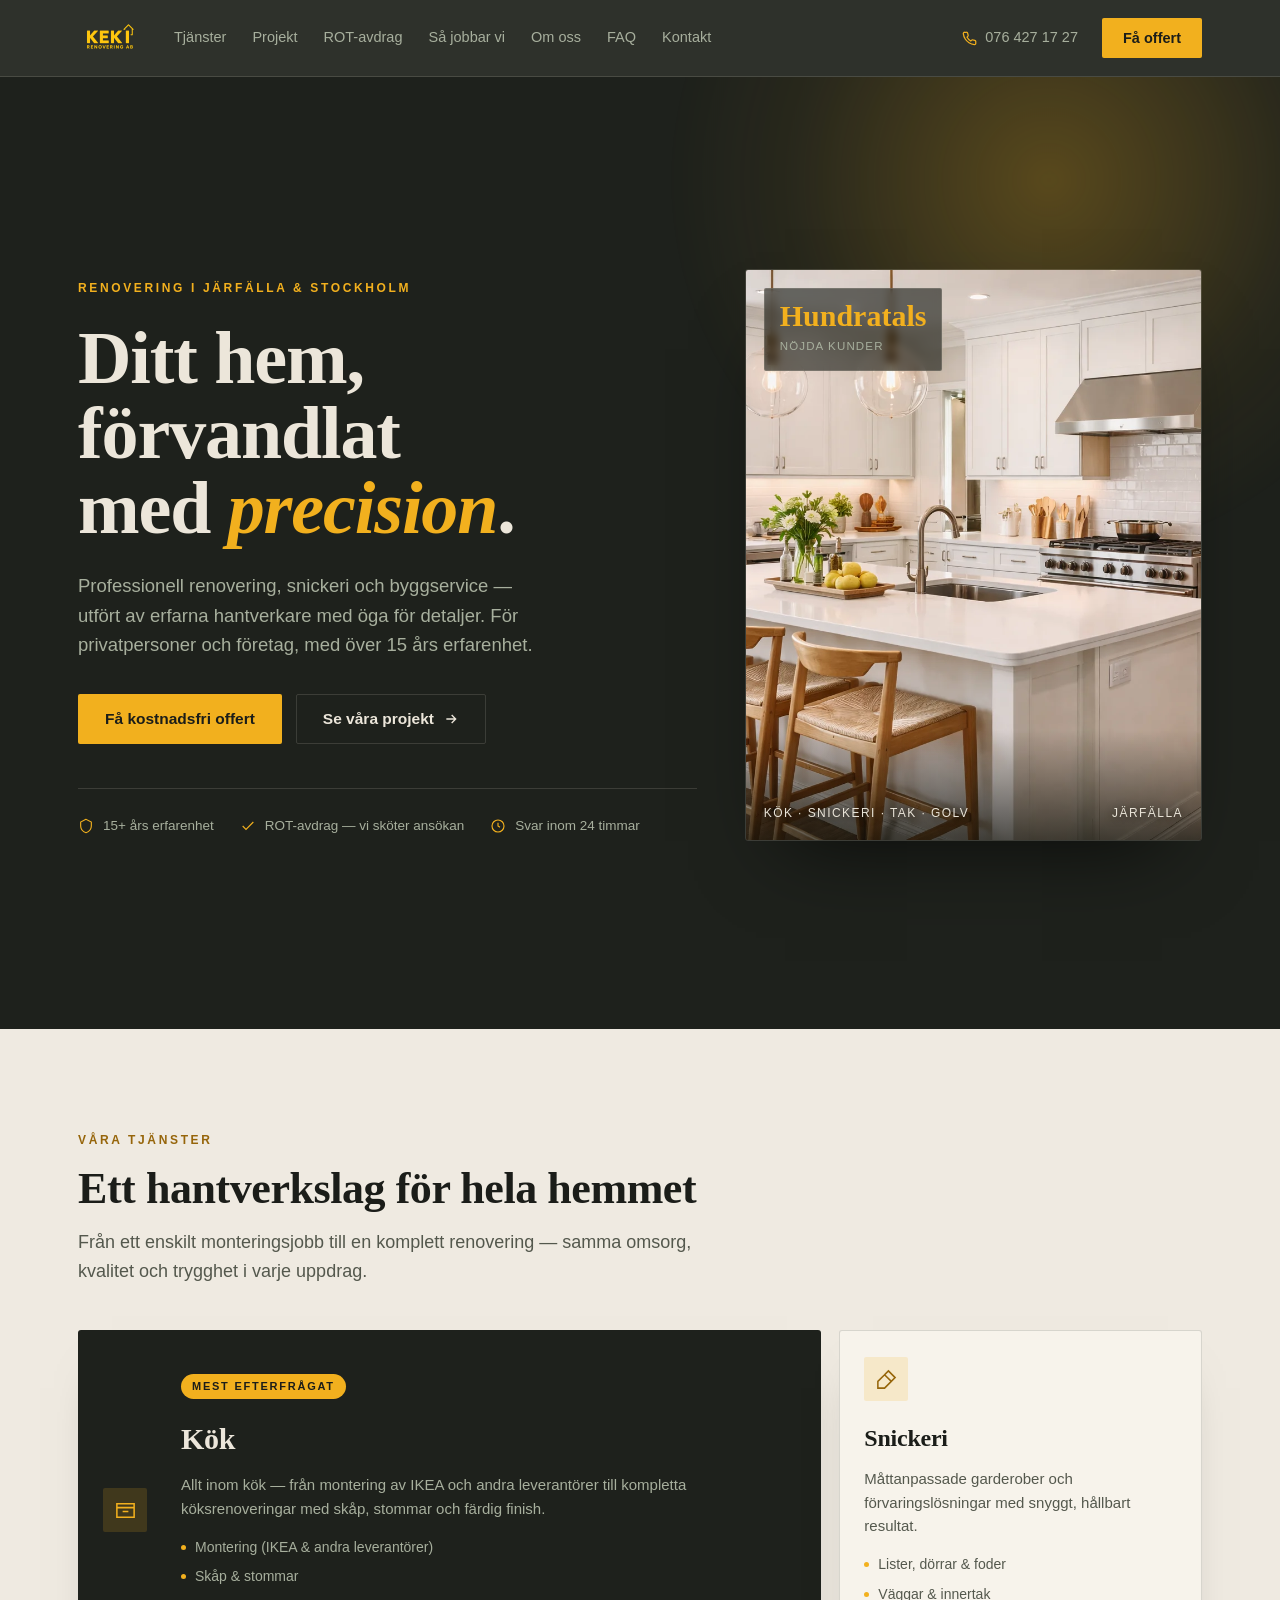
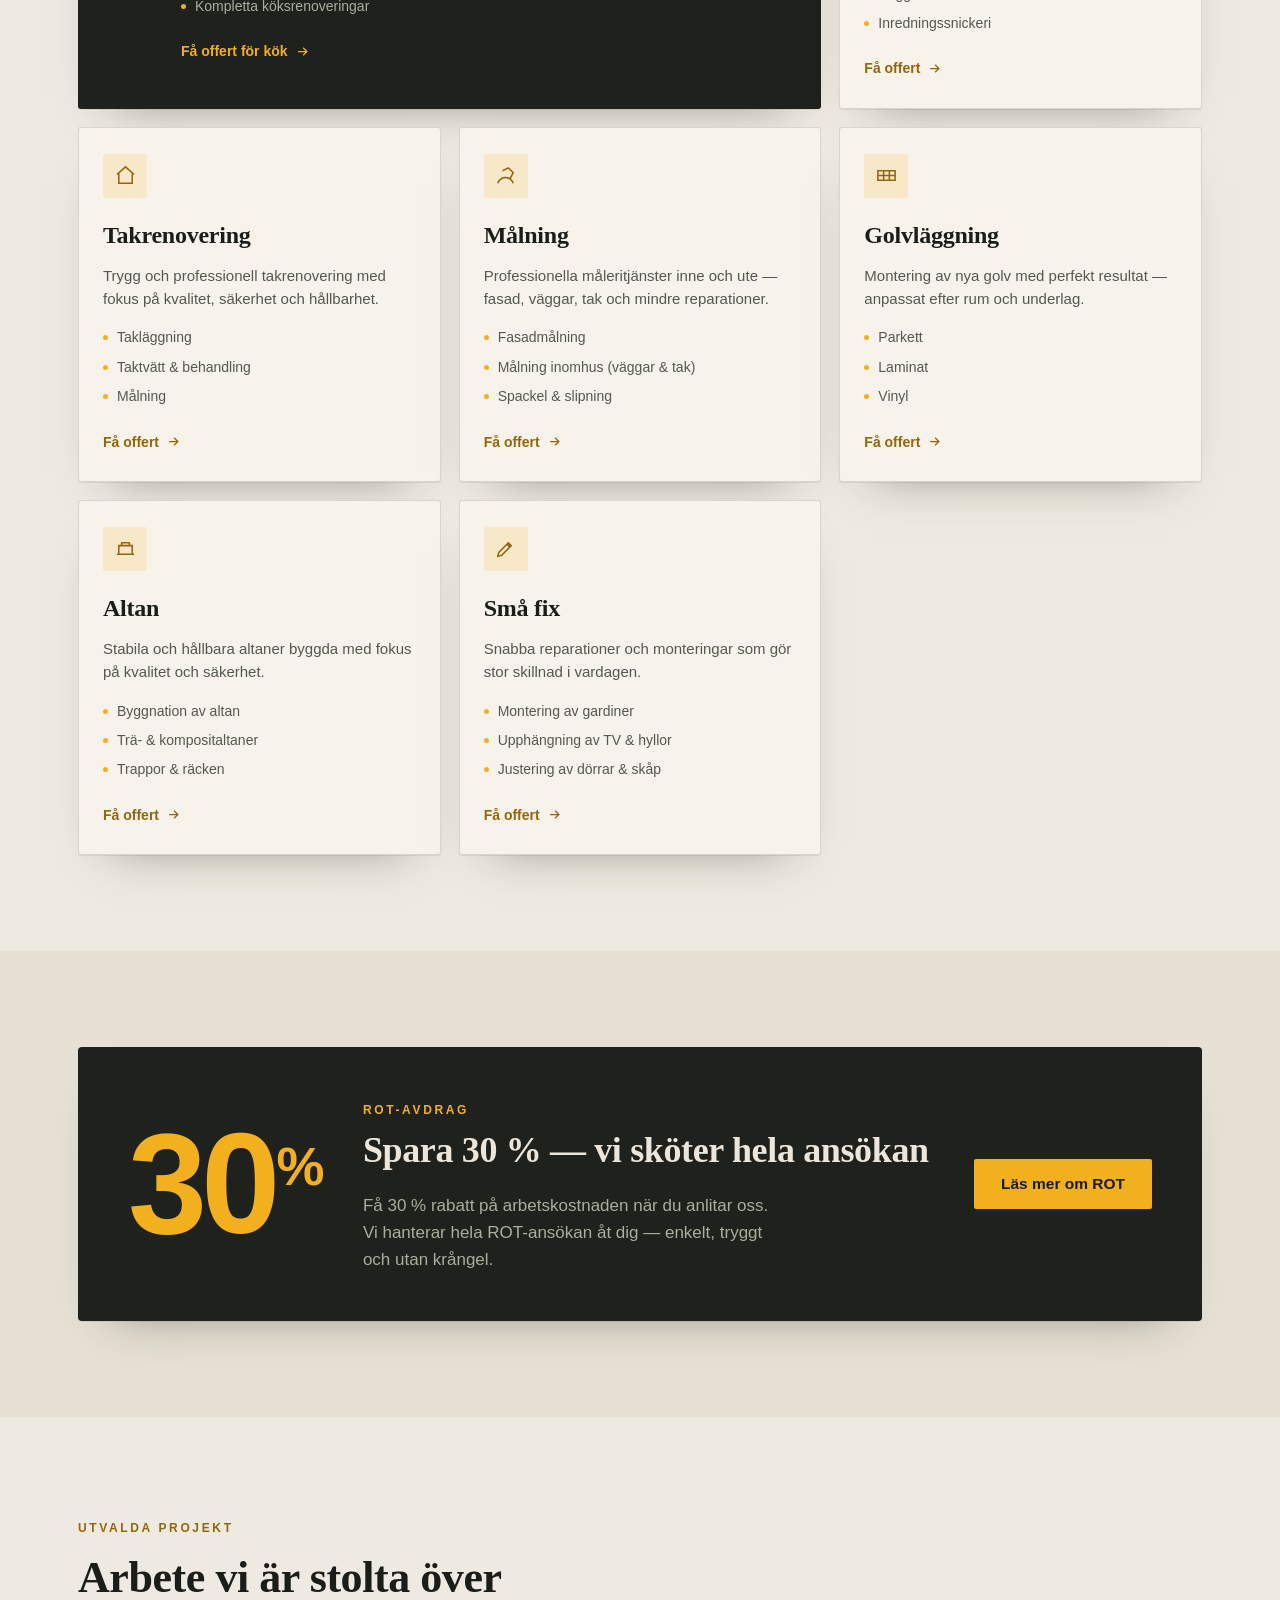
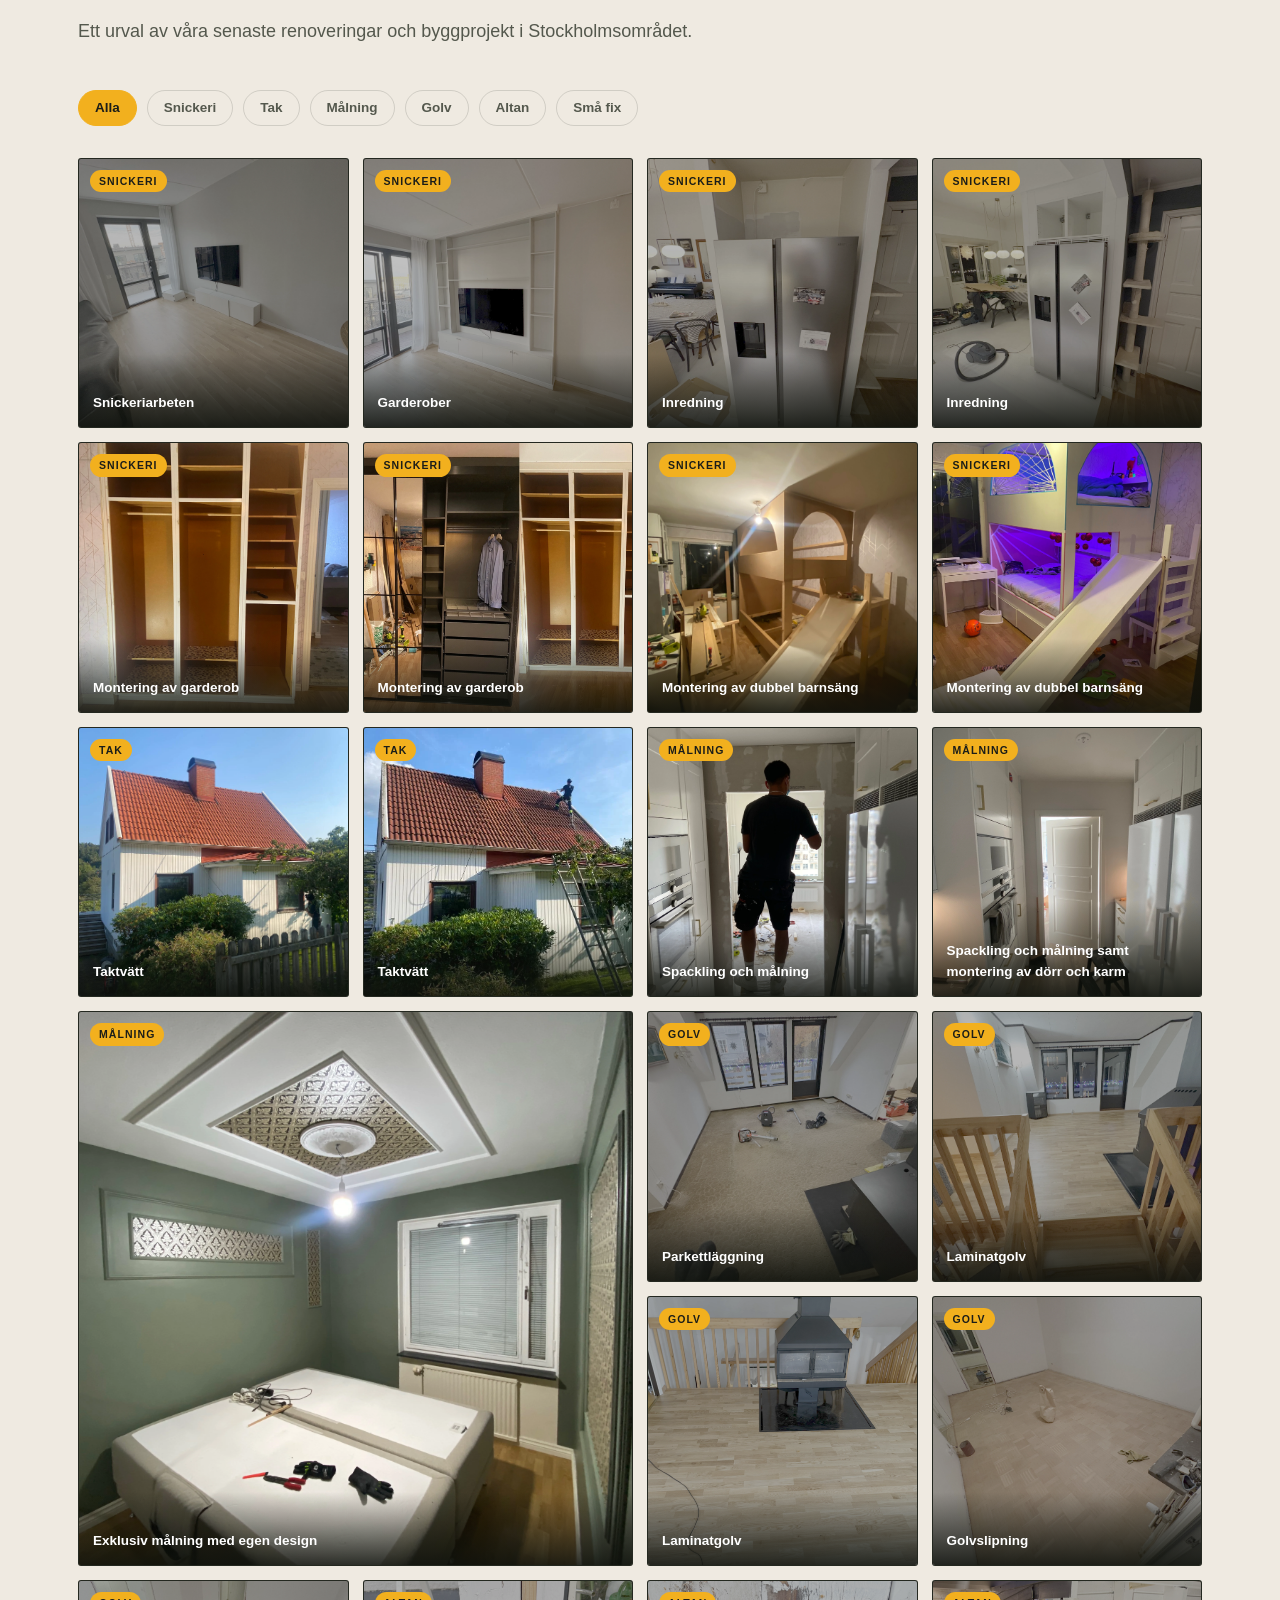
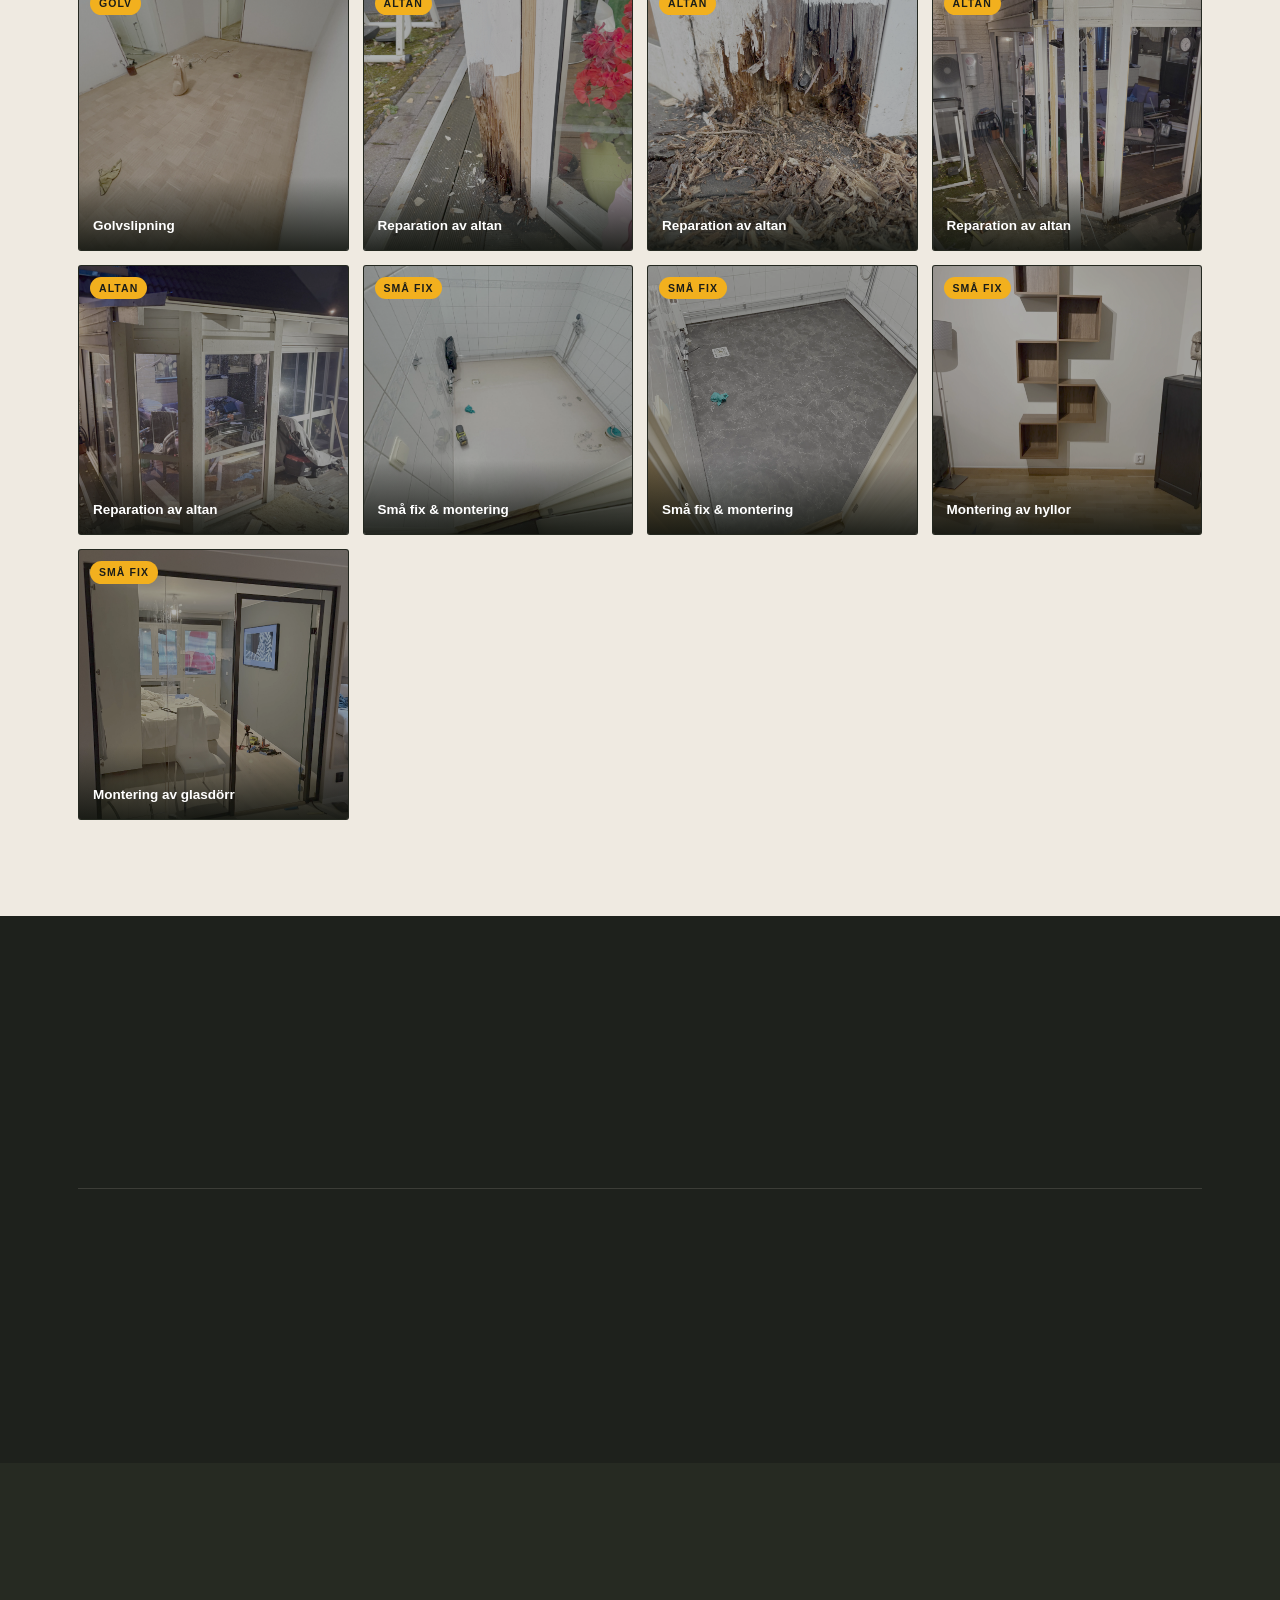
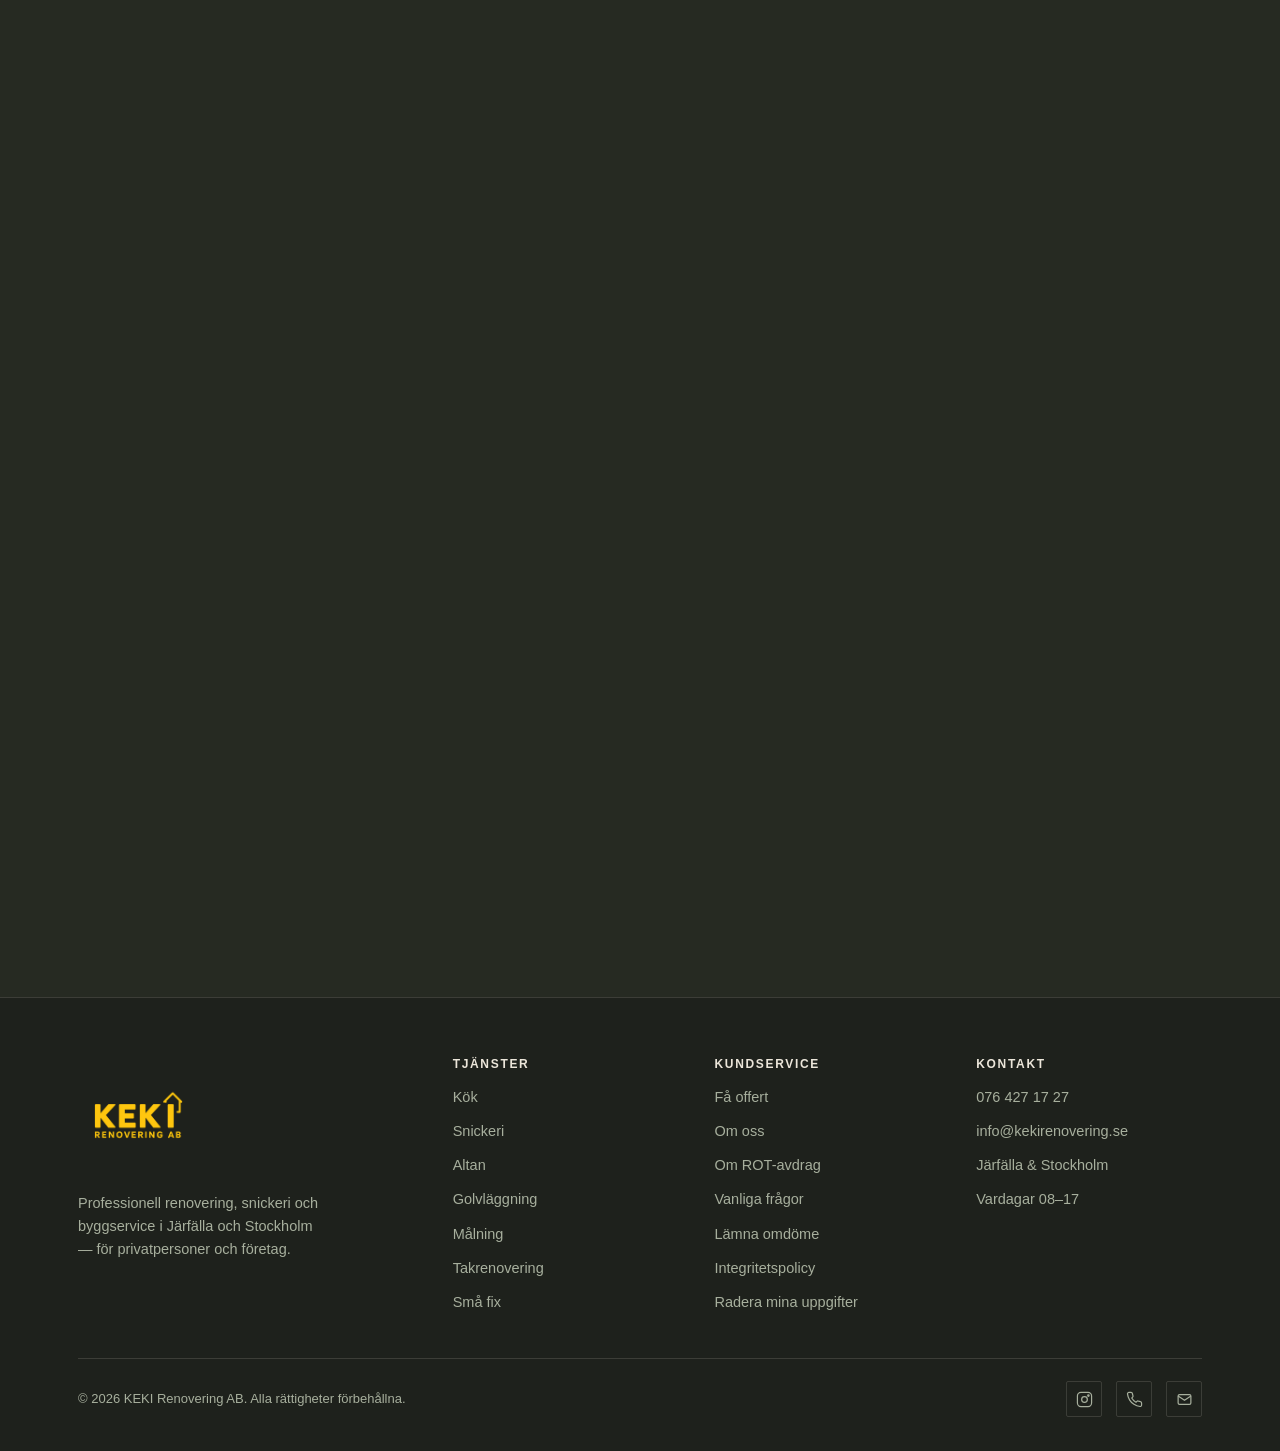
==== commit 6c41d32e: "Dedicated subpages, gallery lightbox, real project photos - New pages built from the old site's real" ====
--- a/index.html
+++ b/index.html
@@ -11,7 +11,7 @@
   <meta property="og:type" content="website">
   <meta property="og:title" content="KEKI Renovering AB — Renovering i Järfälla &amp; Stockholm">
   <meta property="og:description" content="Kök, snickeri, tak, golv, målning och altan. ROT-avdrag — vi sköter ansökan. Kostnadsfri offert inom 24 timmar.">
-  <meta property="og:image" content="og-image.jpg">
+  <meta property="og:image" content="https://www.kekirenovering.se/og-image.jpg">
   <meta property="og:locale" content="sv_SE">
 
   <link rel="icon" href="favicon.ico" sizes="any">
@@ -51,9 +51,11 @@
     </a>
     <nav class="links" aria-label="Huvudmeny">
       <a href="#tjanster">Tjänster</a>
+      <a href="#projekt">Projekt</a>
       <a href="#rot">ROT-avdrag</a>
-      <a href="#projekt">Projekt</a>
       <a href="#process">Så jobbar vi</a>
+      <a href="about.html">Om oss</a>
+      <a href="faq.html">FAQ</a>
       <a href="#kontakt">Kontakt</a>
     </nav>
     <div class="spacer"></div>
@@ -62,7 +64,7 @@
       076 427 17 27
     </a>
     <a class="btn btn-primary" href="#kontakt">Få offert</a>
-    <button class="menu-btn" aria-label="Öppna meny" id="openMenu"><svg viewBox="0 0 24 24" aria-hidden="true"><path d="M3 6h18M3 12h18M3 18h18"/></svg></button>
+    <button class="menu-btn" aria-label="Öppna meny" id="openMenu" aria-expanded="false"><svg viewBox="0 0 24 24" aria-hidden="true"><path d="M3 6h18M3 12h18M3 18h18"/></svg></button>
   </div>
 </header>
 
@@ -76,9 +78,11 @@
   </div>
   <nav aria-label="Mobilmeny">
     <a href="#tjanster" data-close>Tjänster</a>
+    <a href="#projekt" data-close>Projekt</a>
     <a href="#rot" data-close>ROT-avdrag</a>
-    <a href="#projekt" data-close>Projekt</a>
     <a href="#process" data-close>Så jobbar vi</a>
+    <a href="about.html" data-close>Om oss</a>
+    <a href="faq.html" data-close>FAQ</a>
     <a href="#kontakt" data-close>Kontakt</a>
   </nav>
   <a class="btn btn-primary btn-lg" href="#kontakt" data-close>Få kostnadsfri offert</a>
@@ -104,7 +108,7 @@
     </div>
     <div class="hero-visual">
       <img src="assets/images/kok.webp" alt="Nyrenoverat kök av KEKI Renovering" width="800" height="1000" fetchpriority="high">
-      <div class="stat"><b>500+</b><span>avslutade projekt</span></div>
+      <div class="stat"><b>Hundratals</b><span>nöjda kunder</span></div>
       <div class="label"><span>Kök · Snickeri · Tak · Golv</span><span>Järfälla</span></div>
     </div>
   </div>
@@ -185,7 +189,7 @@
         <h2>Spara 30 % — vi sköter hela ansökan</h2>
         <p>Få 30 % rabatt på arbetskostnaden när du anlitar oss. Vi hanterar hela ROT-ansökan åt dig — enkelt, tryggt och utan krångel.</p>
       </div>
-      <a class="btn btn-primary btn-lg" href="https://www.kekirenovering.se/rot-avdrag">Läs mer om ROT</a>
+      <a class="btn btn-primary btn-lg" href="rot-avdrag.html">Läs mer om ROT</a>
     </div>
   </div>
 </section>
@@ -199,12 +203,13 @@
       <p>Ett urval av våra senaste renoveringar och byggprojekt i Stockholmsområdet.</p>
     </div>
     <div class="filters reveal" id="filters" role="group" aria-label="Filtrera projekt">
-      <button class="chip active" data-f="alla">Alla</button>
-      <button class="chip" data-f="snickeri">Snickeri</button>
-      <button class="chip" data-f="tak">Tak</button>
-      <button class="chip" data-f="malning">Målning</button>
-      <button class="chip" data-f="golv">Golv</button>
-      <button class="chip" data-f="altan">Altan</button>
+      <button class="chip active" data-f="alla" aria-pressed="true">Alla</button>
+      <button class="chip" data-f="snickeri" aria-pressed="false">Snickeri</button>
+      <button class="chip" data-f="tak" aria-pressed="false">Tak</button>
+      <button class="chip" data-f="malning" aria-pressed="false">Målning</button>
+      <button class="chip" data-f="golv" aria-pressed="false">Golv</button>
+      <button class="chip" data-f="altan" aria-pressed="false">Altan</button>
+      <button class="chip" data-f="fix" aria-pressed="false">Små fix</button>
     </div>
     <div class="gal reveal" id="gallery"></div>
   </div>
@@ -287,9 +292,9 @@
         <!-- Honeypot — lämnas tomt av människor -->
         <div class="hp" aria-hidden="true"><label for="f-web">Webbplats</label><input id="f-web" name="website" type="text" tabindex="-1" autocomplete="off"></div>
         <label class="consent"><input type="checkbox" id="f-consent" required>
-          <span>Jag godkänner att KEKI Renovering AB behandlar mina uppgifter för att kontakta mig. <a href="https://www.kekirenovering.se/privacy-policy" target="_blank" rel="noopener">Integritetspolicy</a></span></label>
+          <span>Jag godkänner att KEKI Renovering AB behandlar mina uppgifter för att kontakta mig. <a href="privacy-policy.html" target="_blank" rel="noopener">Integritetspolicy</a></span></label>
         <button class="btn btn-primary" type="submit" id="submitBtn">Skicka förfrågan</button>
-        <div class="form-error" id="formError" hidden></div>
+        <div class="form-error" id="formError" role="alert" hidden></div>
         <div class="fineprint"><svg viewBox="0 0 24 24" aria-hidden="true"><path d="M12 2 4 6v6c0 5 3.4 8.5 8 10 4.6-1.5 8-5 8-10V6l-8-4Z"/></svg>Dina uppgifter används endast för att kontakta dig.</div>
       </form>
     </div>
@@ -313,7 +318,7 @@
       </div>
       <div>
         <h4>Kundservice</h4>
-        <ul><li><a href="#kontakt">Få offert</a></li><li><a href="https://www.kekirenovering.se/rot-avdrag">Om ROT-avdrag</a></li><li><a href="https://www.kekirenovering.se/faq">Vanliga frågor</a></li><li><a href="https://www.kekirenovering.se/privacy-policy">Integritetspolicy</a></li><li><a href="https://www.kekirenovering.se/radera-mina-uppgifter">Radera mina uppgifter</a></li></ul>
+        <ul><li><a href="#kontakt">Få offert</a></li><li><a href="about.html">Om oss</a></li><li><a href="rot-avdrag.html">Om ROT-avdrag</a></li><li><a href="faq.html">Vanliga frågor</a></li><li><a href="lamna-omdome.html">Lämna omdöme</a></li><li><a href="privacy-policy.html">Integritetspolicy</a></li><li><a href="radera-mina-uppgifter.html">Radera mina uppgifter</a></li></ul>
       </div>
       <div>
         <h4>Kontakt</h4>
--- a/css/main.css
+++ b/css/main.css
@@ -29,6 +29,7 @@
 }
 
 *{box-sizing:border-box}
+[hidden]{display:none!important}
 html{scroll-behavior:smooth}
 body{margin:0;background:var(--bg);color:var(--text);font-family:var(--sans);font-size:17px;line-height:1.6;
   -webkit-font-smoothing:antialiased;text-rendering:optimizeLegibility;overflow-x:hidden}
@@ -144,7 +145,7 @@
 .chip:hover{border-color:var(--text)}
 .chip.active{background:var(--brand);border-color:var(--brand);color:var(--on-brand)}
 .gal{display:grid;grid-template-columns:repeat(4,1fr);gap:14px}
-.tile{position:relative;aspect-ratio:1;border-radius:3px;overflow:hidden;border:1px solid var(--border);background:var(--pine-2)}
+.tile{position:relative;aspect-ratio:1;border-radius:3px;overflow:hidden;border:1px solid var(--border);background:var(--pine-2);cursor:pointer}
 .tile img{position:absolute;inset:0;width:100%;height:100%;object-fit:cover;transition:transform .5s ease}
 .tile:hover img{transform:scale(1.06)}
 .tile .cap{position:absolute;left:0;right:0;bottom:0;padding:38px 14px 13px;color:#fff;font-size:13.5px;font-weight:600;
@@ -152,6 +153,37 @@
 .tile .tag{position:absolute;top:11px;left:11px;font:700 10.5px/1 var(--sans);letter-spacing:.1em;text-transform:uppercase;color:var(--on-brand);
   background:var(--brand);padding:6px 9px;border-radius:20px;z-index:1}
 .tile.big{grid-column:span 2;grid-row:span 2}
+.tile:focus-visible{outline:2px solid var(--brand);outline-offset:2px}
+
+/* ---------- lightbox ---------- */
+body.lb-lock{overflow:hidden}
+.lightbox{position:fixed;inset:0;z-index:200;display:flex;align-items:center;justify-content:center;
+  padding:64px 20px;opacity:0;visibility:hidden;pointer-events:none;transition:opacity .25s ease}
+.lightbox.open{opacity:1;visibility:visible;pointer-events:auto}
+.lightbox .lb-backdrop{position:absolute;inset:0;background:rgba(15,18,13,.92)}
+.lightbox .lb-figure{position:relative;z-index:1;margin:0;max-width:min(1040px,92vw);max-height:88vh;
+  display:flex;flex-direction:column;align-items:center;gap:14px}
+.lightbox .lb-img{max-width:100%;max-height:78vh;width:auto;height:auto;object-fit:contain;border-radius:3px;
+  box-shadow:0 40px 80px -30px rgba(0,0,0,.7)}
+.lightbox figcaption{display:flex;align-items:center;gap:12px;color:var(--on-pine);font-size:14px;text-align:center}
+.lightbox .lb-cap{font-weight:600}
+.lightbox .lb-count{color:var(--on-pine-soft);font-variant-numeric:tabular-nums}
+.lightbox .lb-count::before{content:"·";margin-right:12px;color:var(--on-pine-soft)}
+.lb-btn{position:absolute;z-index:2;display:grid;place-items:center;width:46px;height:46px;border-radius:50%;
+  border:1px solid var(--pine-line);background:rgba(20,24,19,.55);cursor:pointer;transition:.2s}
+.lb-btn svg{width:20px;height:20px;stroke:var(--on-pine);fill:none;stroke-width:2}
+.lb-btn:hover,.lb-btn:focus-visible{border-color:var(--brand);background:rgba(242,176,30,.16)}
+.lb-btn:hover svg,.lb-btn:focus-visible svg{stroke:var(--brand)}
+.lb-close{top:18px;right:18px}
+.lb-prev{left:18px;top:50%;transform:translateY(-50%)}
+.lb-next{right:18px;top:50%;transform:translateY(-50%)}
+@media (max-width:640px){
+  .lightbox{padding:56px 8px}
+  .lb-prev{left:6px}
+  .lb-next{right:6px}
+  .lb-close{top:10px;right:10px}
+  .lb-btn{width:40px;height:40px}
+}
 
 /* ---------- reviews ---------- */
 .reviews{background:var(--bg-alt)}
@@ -233,10 +265,38 @@
 .fbot .soc svg{width:17px;height:17px;stroke:var(--on-pine-soft);fill:none;stroke-width:1.7}
 .fbot .soc a:hover svg{stroke:var(--brand)}
 
-/* ---------- reveal on scroll ---------- */
-.reveal{opacity:0;transform:translateY(22px);transition:opacity .7s ease,transform .7s ease}
+/* ---------- subpages ---------- */
+.page-hero{background:var(--pine);color:var(--on-pine);padding:64px 0 56px}
+.page-hero .eyebrow{color:var(--brand)}
+.page-hero h1{font-family:var(--serif);font-weight:600;font-size:clamp(34px,5vw,54px);line-height:1.05;letter-spacing:-.012em;margin:16px 0 0}
+.page-hero p.lead{margin:18px 0 0;max-width:56ch;font-size:18px;color:var(--on-pine-soft)}
+.crumb{font-size:13px;color:var(--on-pine-soft)}
+.crumb a{color:var(--on-pine-soft)}
+.crumb a:hover{color:var(--brand)}
+.crumb span{margin:0 8px;opacity:.6}
+.prose{max-width:72ch}
+.prose h2{font-family:var(--serif);font-weight:600;font-size:clamp(24px,3vw,32px);letter-spacing:-.01em;margin:44px 0 0}
+.prose h3{font-family:var(--serif);font-weight:600;font-size:21px;margin:32px 0 0}
+.prose p{margin:14px 0 0;color:var(--text-soft)}
+.prose ul{margin:14px 0 0;padding-left:22px;color:var(--text-soft)}
+.prose li{margin-top:7px}
+.prose a{color:var(--accent);text-decoration:underline}
+.prose strong{color:var(--text)}
+.faq-list{max-width:760px;display:flex;flex-direction:column;gap:12px}
+.faq-item{background:var(--surface);border:1px solid var(--border);border-radius:3px;box-shadow:var(--shadow)}
+.faq-item summary{list-style:none;cursor:pointer;display:flex;justify-content:space-between;align-items:center;gap:16px;
+  padding:20px 22px;font:600 17px/1.4 var(--sans)}
+.faq-item summary::-webkit-details-marker{display:none}
+.faq-item summary::after{content:"+";font:400 26px/1 var(--serif);color:var(--accent);flex:none;transition:transform .25s}
+.faq-item[open] summary::after{transform:rotate(45deg)}
+.faq-item .faq-a{padding:0 22px 20px;color:var(--text-soft);font-size:15.5px;line-height:1.65;max-width:64ch}
+
+/* ---------- reveal on scroll ----------
+   Hidden state is JS-gated (.js on <html>, set by main.js) so content
+   stays visible when JavaScript is disabled or the script fails to load. */
+.js .reveal{opacity:0;transform:translateY(22px);transition:opacity .7s ease,transform .7s ease}
 .reveal.in{opacity:1;transform:none}
-@media (prefers-reduced-motion:reduce){.reveal{opacity:1;transform:none}}
+@media (prefers-reduced-motion:reduce){.js .reveal{opacity:1;transform:none}}
 
 /* ---------- mobile drawer ---------- */
 .drawer{position:fixed;inset:0;z-index:60;background:var(--pine);color:var(--on-pine);display:flex;flex-direction:column;
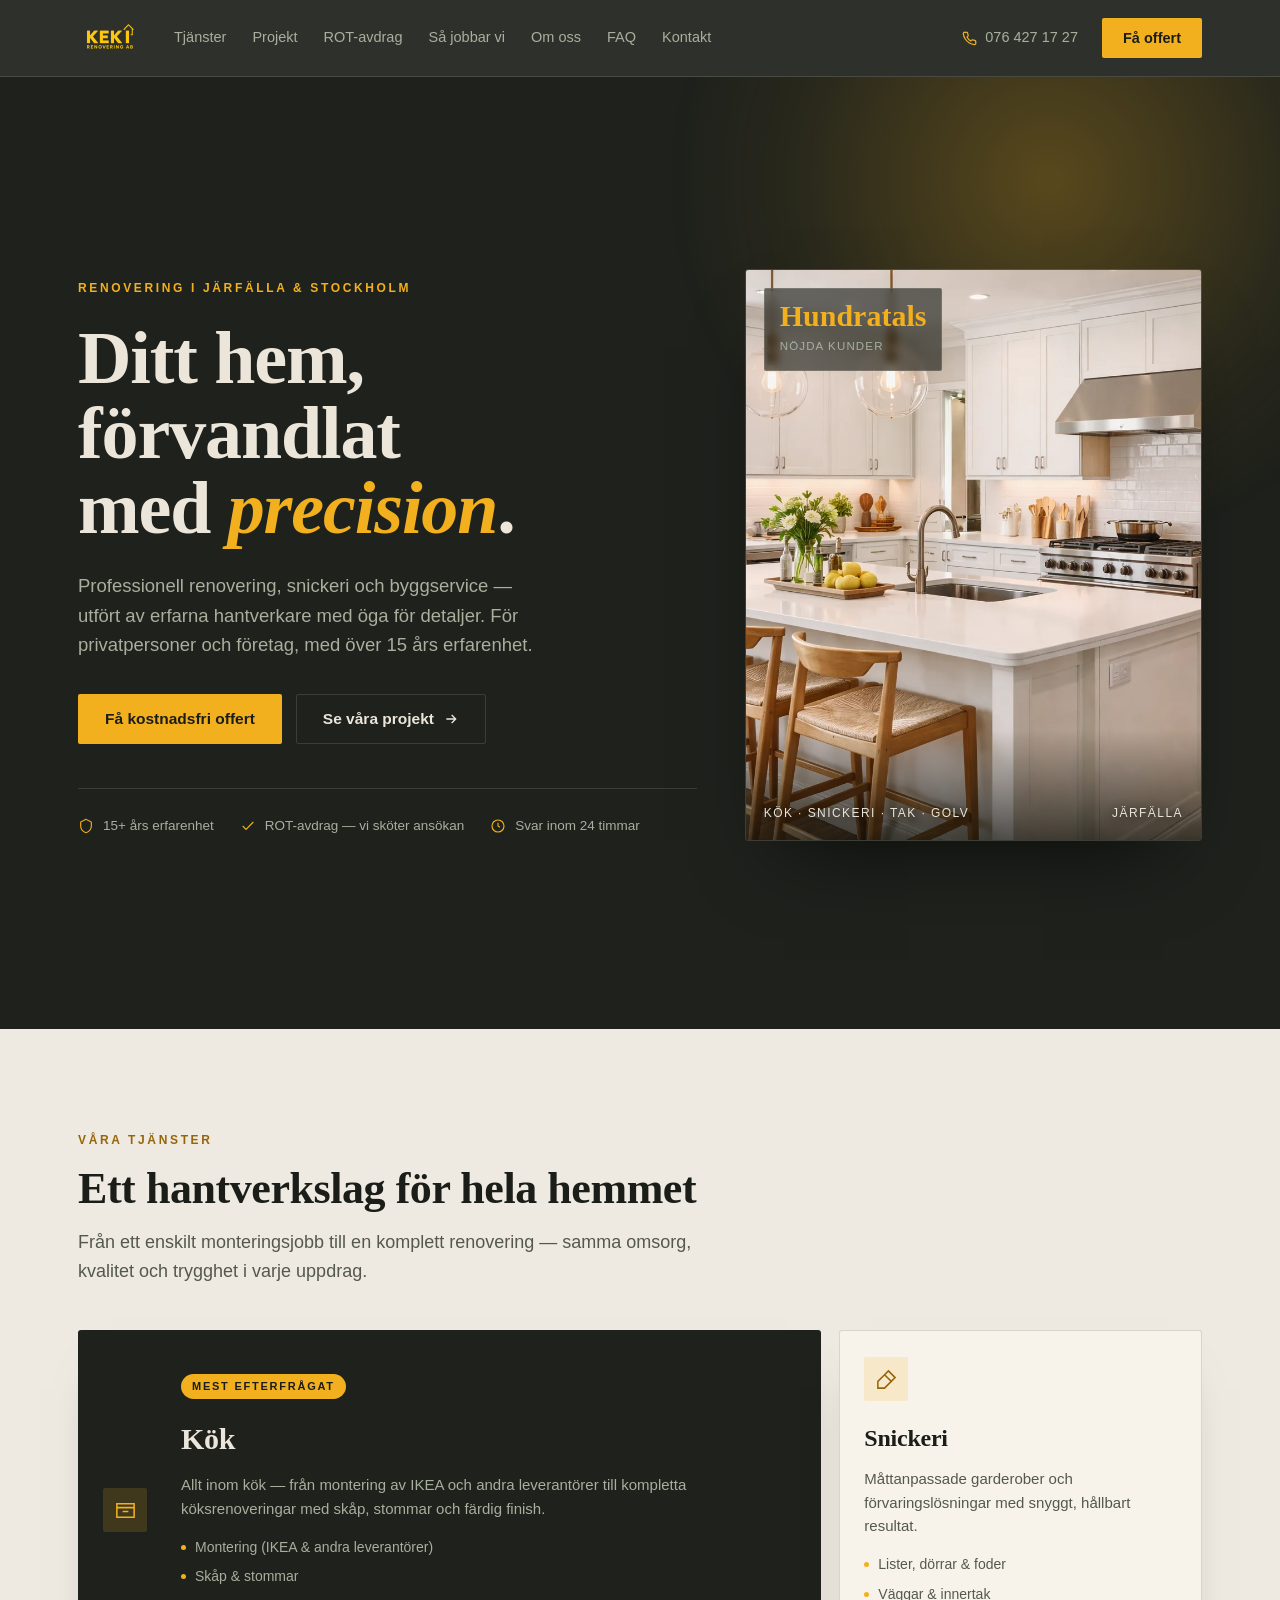
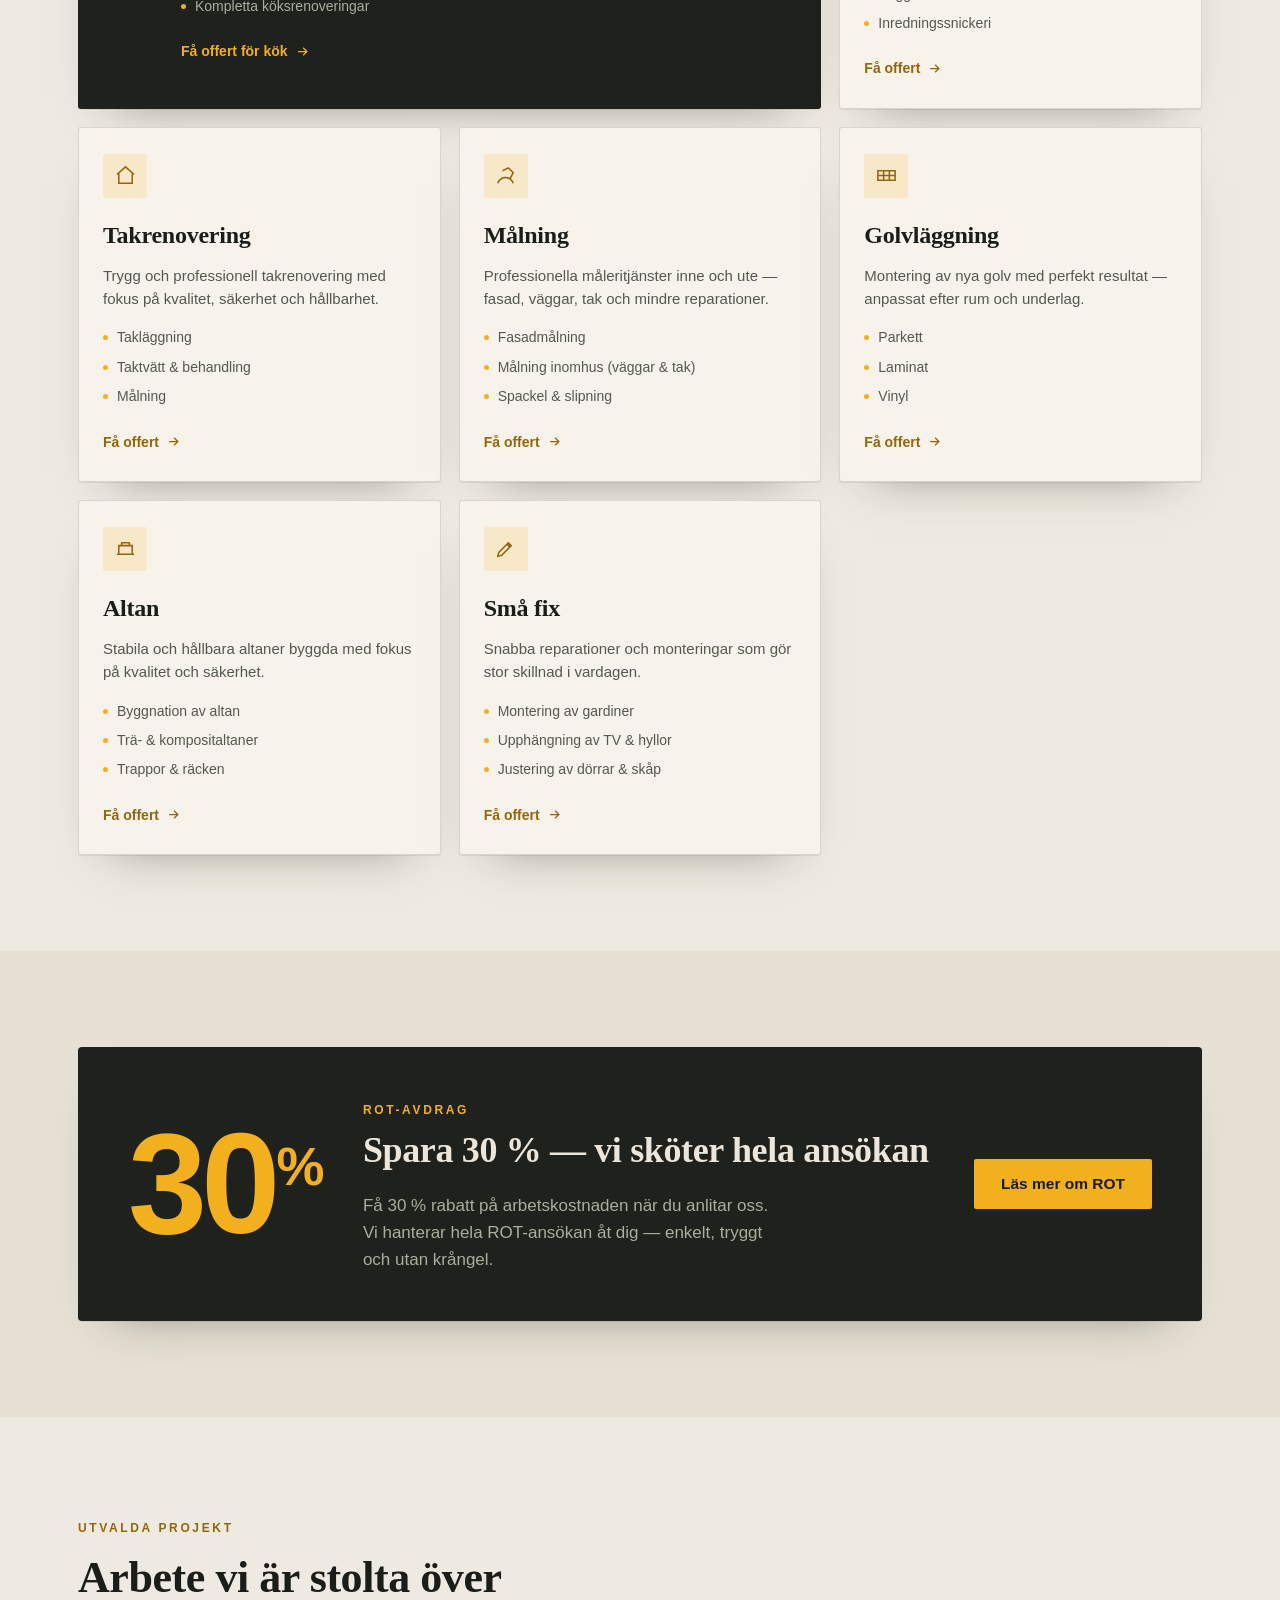
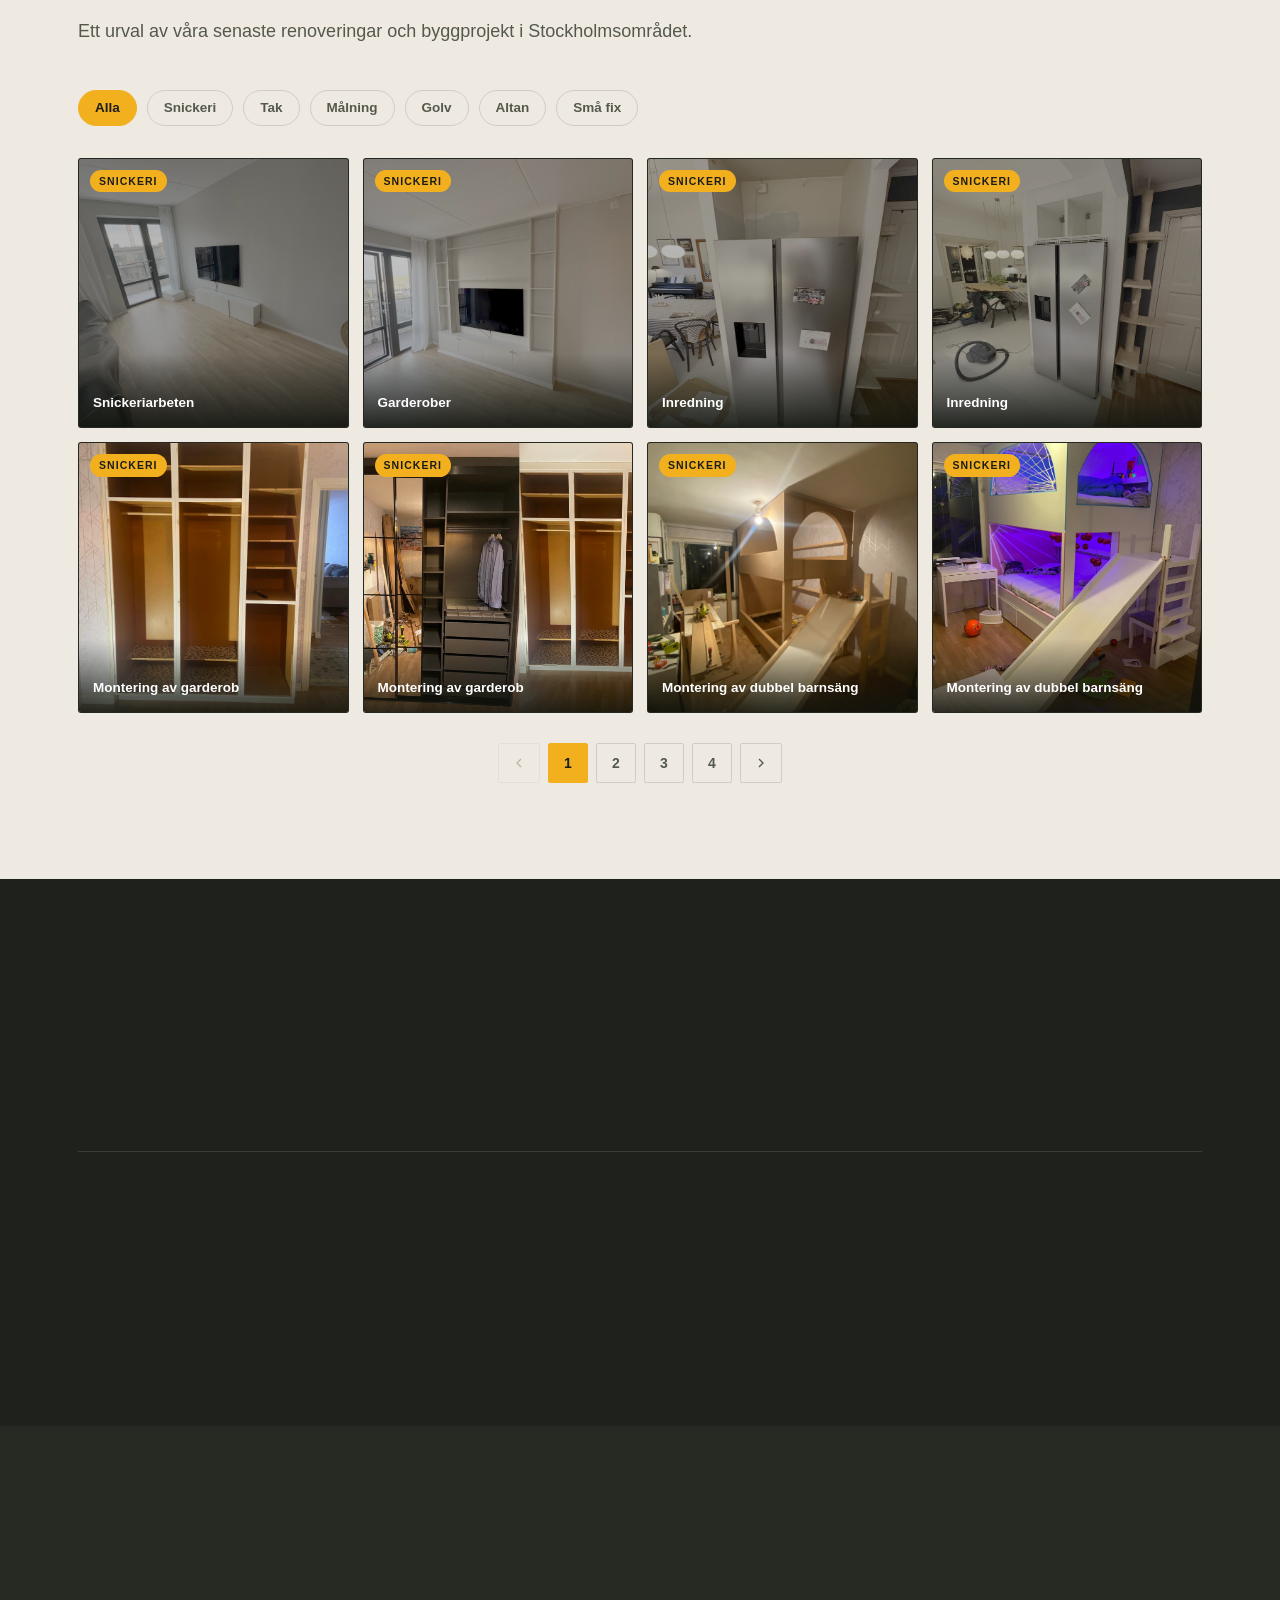
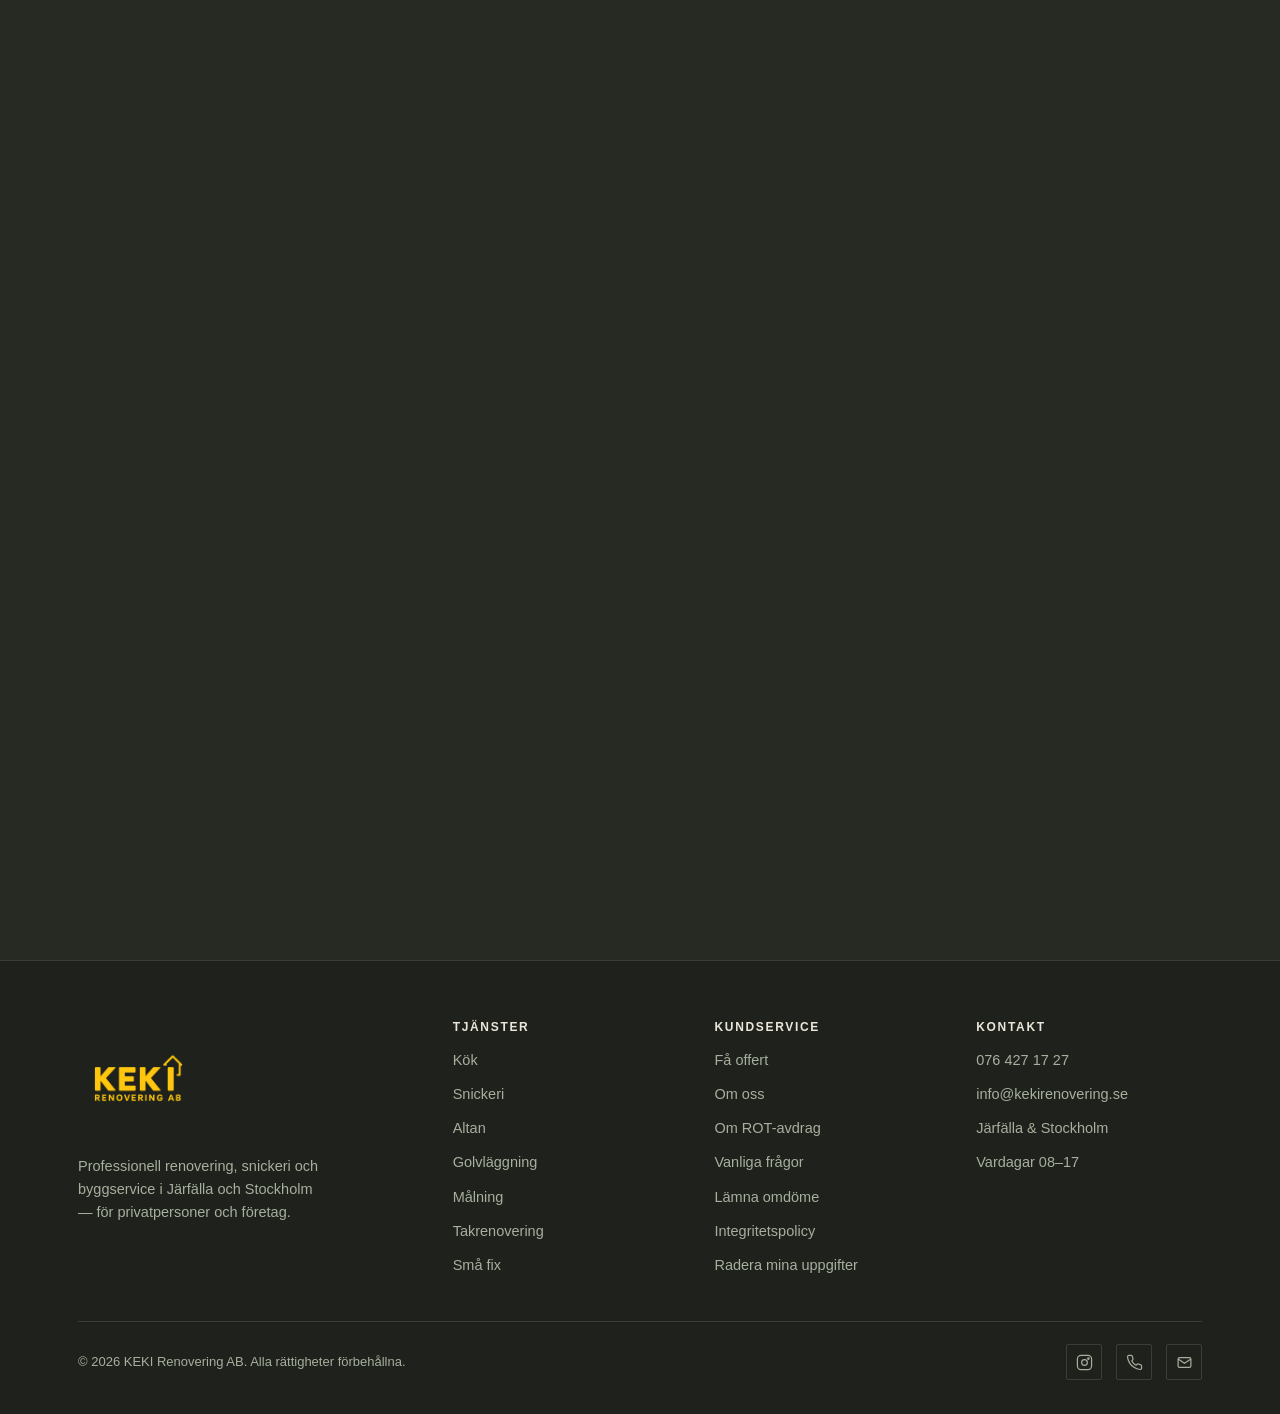
==== commit 6df54c1b: "Paginate the project gallery (8 per page) Uniform 8-tile pages with prev/next + numbered page button" ====
--- a/index.html
+++ b/index.html
@@ -212,6 +212,7 @@
       <button class="chip" data-f="fix" aria-pressed="false">Små fix</button>
     </div>
     <div class="gal reveal" id="gallery"></div>
+    <nav class="pager" id="galleryPager" aria-label="Bläddra bland projektsidor" hidden></nav>
   </div>
 </section>
 
--- a/css/main.css
+++ b/css/main.css
@@ -154,6 +154,14 @@
   background:var(--brand);padding:6px 9px;border-radius:20px;z-index:1}
 .tile.big{grid-column:span 2;grid-row:span 2}
 .tile:focus-visible{outline:2px solid var(--brand);outline-offset:2px}
+.pager{display:flex;justify-content:center;align-items:center;gap:8px;margin-top:30px}
+.page-btn{display:inline-flex;align-items:center;justify-content:center;min-width:40px;height:40px;padding:0 12px;
+  font:700 14px/1 var(--sans);font-variant-numeric:tabular-nums;color:var(--text-soft);
+  background:transparent;border:1px solid var(--border);border-radius:2px;cursor:pointer;transition:.2s}
+.page-btn svg{width:16px;height:16px;stroke:currentColor;fill:none;stroke-width:2}
+.page-btn:hover:not(:disabled):not(.active){border-color:var(--text);color:var(--text)}
+.page-btn.active{background:var(--brand);border-color:var(--brand);color:var(--on-brand);cursor:default}
+.page-btn:disabled{opacity:.35;cursor:default}
 
 /* ---------- lightbox ---------- */
 body.lb-lock{overflow:hidden}
